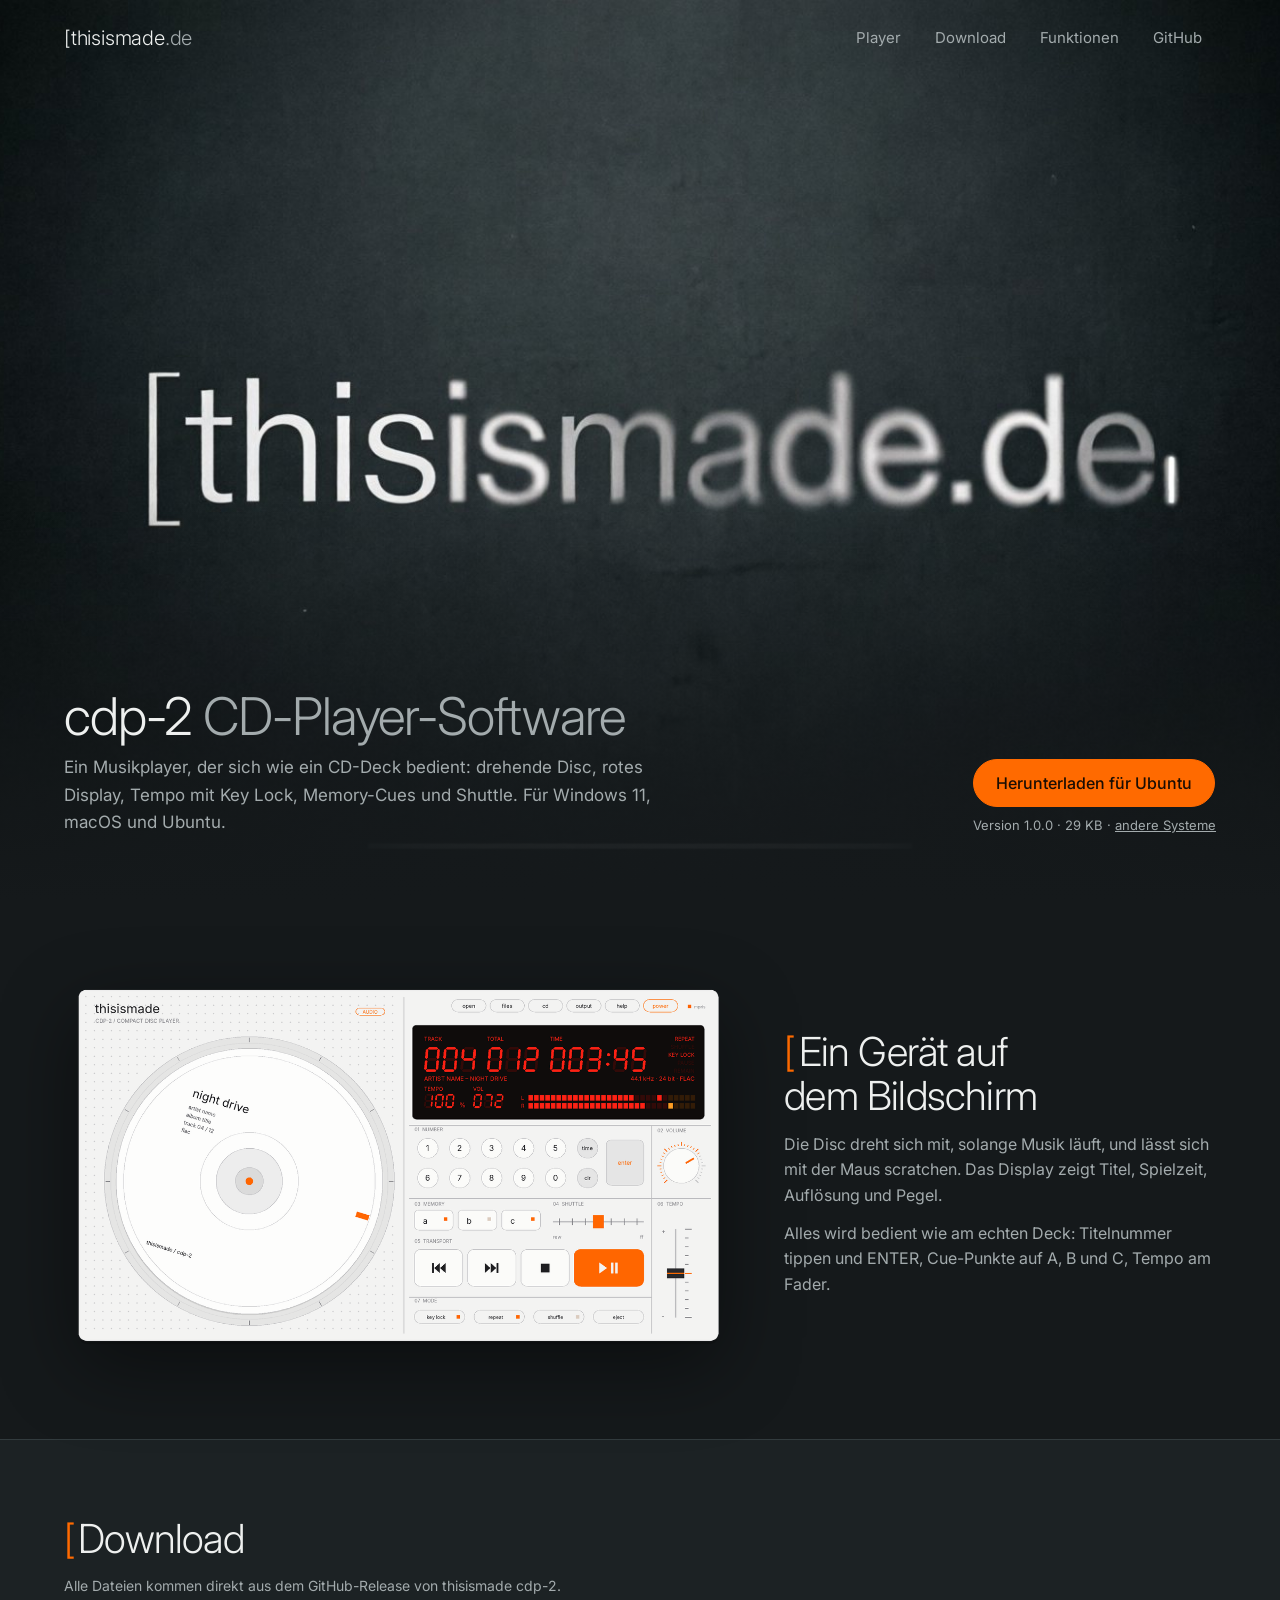
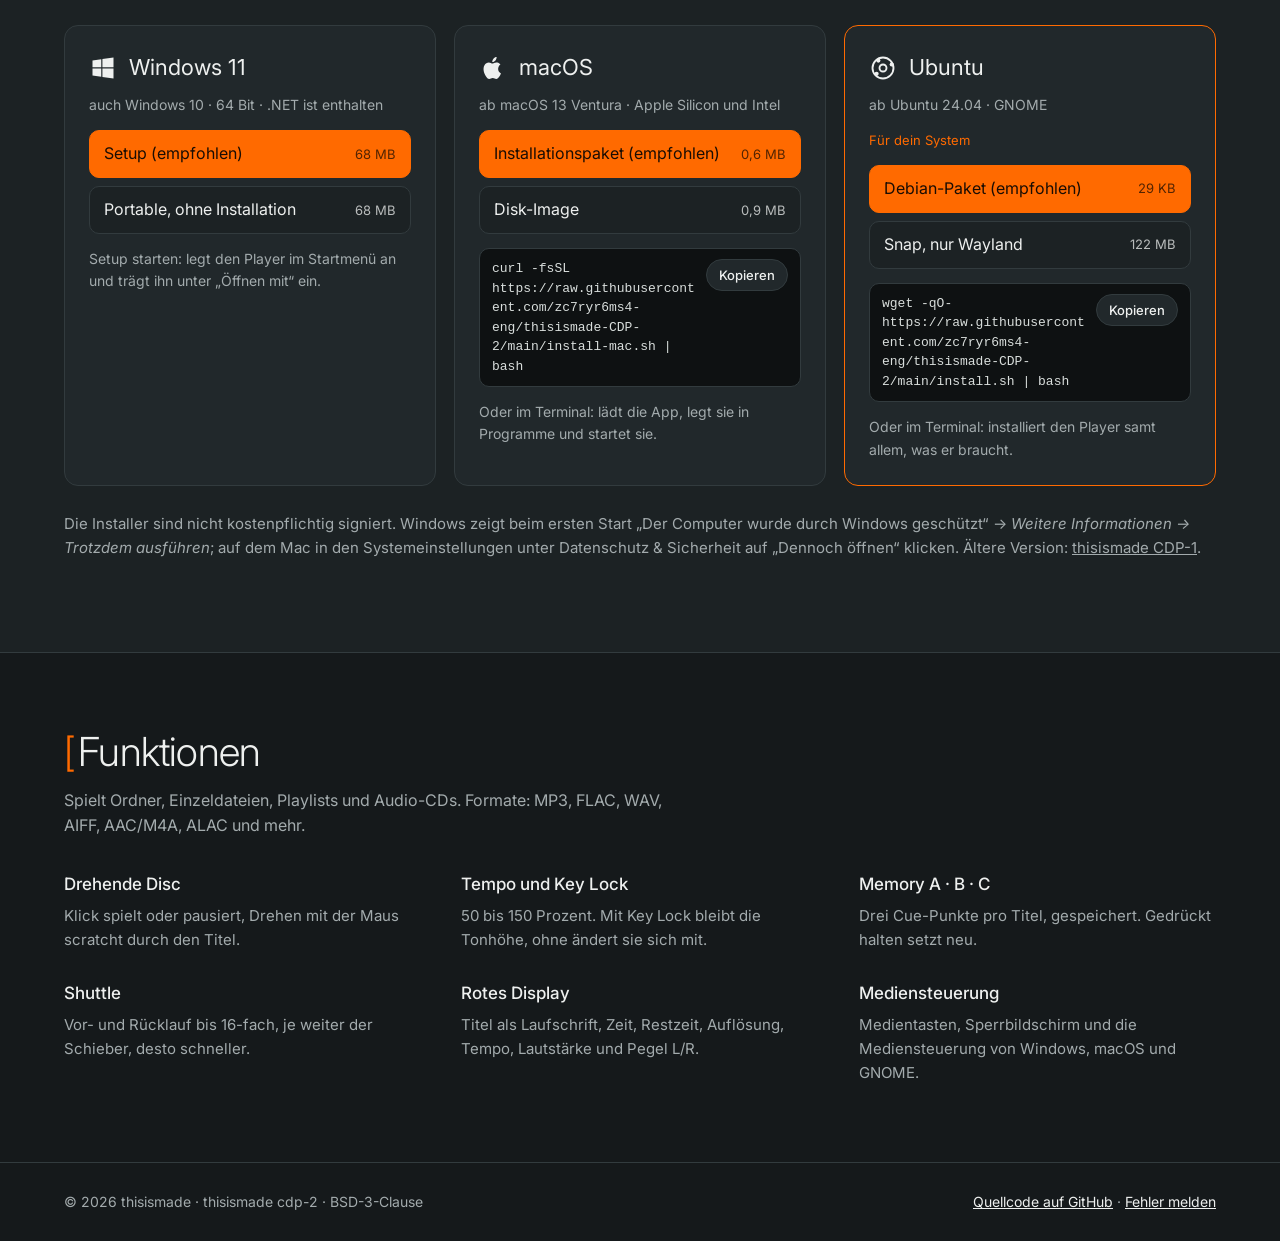
==== docs/index.html @ d1a3a77a "Website (docs/): Download-Seite für Windows, macOS und Ubuntu Co-Authored-By: Claude Opus 5.5 <norep" ====
<!DOCTYPE html>
<html lang="de">
<head>
<meta charset="utf-8">
<meta name="viewport" content="width=device-width, initial-scale=1">
<title>thisismade cdp-2</title>
<link rel="preconnect" href="https://fonts.googleapis.com">
<link rel="preconnect" href="https://fonts.gstatic.com" crossorigin>
<link href="https://fonts.googleapis.com/css2?family=Inter:wght@300;400;500;600&display=swap" rel="stylesheet">
<style>
/* VOICE occasion: a quiet product launch for one maker's own software
   IDEA the brand's dark chalkboard card, with the [ bracket as the recurring mark
   PICTURE the thisismade.de board full-bleed, then the player itself, large
   COLOUR charcoal #15191b, chalk white, slate greys, one orange #ff6a00 from the player's PLAY key
   TYPE Inter 300 for headings (like the thin logo), Inter 400/500 for text
   LAYOUT board as first screen with nav on top and title in the lower band; player, downloads in three columns, features, footer */
:root{color-scheme:dark;--bg:#15191b;--bg2:#1c2224;--panel:#21282b;--line:#323b3e;--ink:#eef0ef;--dim:#a3abad;--accent:#ff6a00;--accent-ink:#1a0d03}
*{box-sizing:border-box;min-width:0}
html{scroll-padding-top:72px;scroll-behavior:smooth}
body{margin:0;background:var(--bg);color:var(--ink);font:16px/1.6 Inter,"Helvetica Neue",Helvetica,Arial,sans-serif;overflow-x:clip;-webkit-font-smoothing:antialiased}
a{color:inherit}
img{max-width:100%;height:auto;display:block}
.wrap{max-width:1240px;margin:0 auto}
.band{padding-block:clamp(40px,6vw,96px);padding-left:max(5vw,16px,env(safe-area-inset-left,0px));padding-right:max(5vw,16px,env(safe-area-inset-right,0px))}

/* Kopf */
nav{position:absolute;inset:0 0 auto 0;z-index:2;display:flex;align-items:center;justify-content:space-between;gap:16px;flex-wrap:wrap;padding:18px max(5vw,16px)}
.mark{font-weight:300;font-size:20px;letter-spacing:-.01em;text-decoration:none;color:var(--ink)}
.mark b{font-weight:300;color:var(--dim)}
nav ul{display:flex;gap:6px;list-style:none;margin:0;padding:0;flex-wrap:wrap}
nav li a{display:inline-flex;align-items:center;min-height:40px;padding:0 14px;border-radius:20px;text-decoration:none;color:var(--dim);font-size:15px}
nav li a:hover,nav li a:focus-visible{color:var(--ink);background:rgba(255,255,255,.07)}

/* Bühne */
.hero{position:relative;min-height:min(100svh,940px);background:#111 url("bg.jpg") center 42%/cover no-repeat;display:flex;align-items:flex-end}
.hero::after{content:"";position:absolute;inset:0;background:linear-gradient(to bottom,rgba(21,25,27,0) 55%,rgba(21,25,27,.85) 88%,var(--bg) 100%);pointer-events:none}
.hero-text{position:relative;z-index:1;width:100%;padding:0 max(5vw,16px) clamp(32px,5vw,64px);display:grid;grid-template-columns:minmax(0,1fr) auto;gap:20px 40px;align-items:end;max-width:1340px;margin:0 auto}
h1{font-weight:300;font-size:clamp(34px,5vw,52px);line-height:1.05;letter-spacing:-.02em;margin:0 0 10px;text-wrap:balance}
h1 span{color:var(--dim)}
.lead{margin:0;color:var(--dim);font-size:17px;max-width:56ch}
.cta{display:flex;flex-direction:column;align-items:flex-start;gap:8px}
.btn{display:inline-flex;align-items:center;gap:10px;min-height:48px;padding:0 22px;border-radius:24px;font:500 16px/1 Inter,sans-serif;text-decoration:none;border:1px solid var(--line);background:var(--panel);color:var(--ink);cursor:pointer}
.btn:hover{border-color:#56615f}
.btn:focus-visible,.copy:focus-visible,nav a:focus-visible{outline:2px solid var(--accent);outline-offset:2px}
.btn.main{background:var(--accent);border-color:var(--accent);color:var(--accent-ink)}
.btn.main:hover{background:#ff8128}
.note{font-size:13px;color:var(--dim)}

/* Player */
.player{background:var(--bg)}
.player .wrap{display:grid;grid-template-columns:minmax(0,1.55fr) minmax(0,1fr);gap:clamp(28px,4vw,56px);align-items:center}
.shot{filter:drop-shadow(0 24px 40px rgba(0,0,0,.45))}
h2{font-weight:300;font-size:clamp(28px,3.6vw,40px);line-height:1.1;letter-spacing:-.02em;margin:0 0 14px;text-wrap:balance}
.player p{color:var(--dim);margin:0 0 12px}
.br{color:var(--accent);font-weight:300;margin-right:4px}

/* Downloads */
.dl{background:var(--bg2);border-block:1px solid var(--line)}
.grid{display:grid;grid-template-columns:repeat(3,minmax(0,1fr));gap:18px;margin-top:28px}
.os{background:var(--panel);border:1px solid var(--line);border-radius:14px;padding:24px;display:flex;flex-direction:column;gap:14px}
.os.mine{border-color:var(--accent)}
.os h3{margin:0;font-weight:400;font-size:22px;display:flex;align-items:center;gap:12px}
.os h3 svg{width:28px;height:28px;flex:none}
.os .req{margin:-6px 0 0;color:var(--dim);font-size:14px}
.tag{display:none;font-size:13px;color:var(--accent)}
.os.mine .tag{display:block}
.files{list-style:none;margin:0;padding:0;display:grid;gap:8px}
.files a{display:flex;justify-content:space-between;align-items:center;gap:12px;min-height:48px;padding:10px 14px;border-radius:10px;border:1px solid var(--line);text-decoration:none;background:var(--bg2)}
.files a:hover{border-color:#56615f}
.files a.first{background:var(--accent);border-color:var(--accent);color:var(--accent-ink)}
.files small{white-space:nowrap;opacity:.75;font-size:13px}
.cmd{background:#0e1112;border:1px solid var(--line);border-radius:10px;padding:10px 12px;display:flex;gap:10px;align-items:flex-start}
.cmd code{flex:1;font:13px/1.5 ui-monospace,"SF Mono",Menlo,Consolas,monospace;color:#d9dedc;overflow-wrap:anywhere}
.copy{flex:none;min-height:32px;padding:0 12px;border-radius:16px;border:1px solid var(--line);background:var(--panel);color:var(--ink);font:500 13px Inter,sans-serif;cursor:pointer}
.hint{font-size:14px;color:var(--dim);margin:0}
.more{margin-top:26px;color:var(--dim);font-size:15px}

/* Funktionen */
.feat .wrap>p{color:var(--dim);max-width:62ch;margin:0}
.flist{display:grid;grid-template-columns:repeat(3,minmax(0,1fr));gap:28px 40px;margin-top:32px}
.flist h4{margin:0 0 6px;font-weight:500;font-size:17px}
.flist p{margin:0;color:var(--dim);font-size:15px}

footer{border-top:1px solid var(--line);padding:28px max(5vw,16px);display:flex;justify-content:space-between;gap:16px;flex-wrap:wrap;color:var(--dim);font-size:14px}
footer a{color:var(--ink)}

@media(max-width:900px){.player .wrap{grid-template-columns:minmax(0,1fr)}.grid{grid-template-columns:minmax(0,1fr)}.flist{grid-template-columns:repeat(2,minmax(0,1fr))}}
@media(max-width:600px){.hero{min-height:0;background:var(--bg) url("bg.jpg") center 64px/130% auto no-repeat;padding-top:calc(73vw + 64px)}.hero::after{background:linear-gradient(to bottom,rgba(21,25,27,0) 0,rgba(21,25,27,0) calc(73vw - 30px),var(--bg) calc(73vw + 64px))}.hero-text{grid-template-columns:minmax(0,1fr)}.flist{grid-template-columns:minmax(0,1fr)}nav li:not(.keep){display:none}}
@media(prefers-reduced-motion:reduce){html{scroll-behavior:auto}}
</style>
</head>
<body>

<header class="hero" id="top">
  <nav aria-label="Hauptnavigation">
    <a class="mark" href="#top">[thisismade<b>.de</b></a>
    <ul>
      <li><a href="#player">Player</a></li>
      <li class="keep"><a href="#download">Download</a></li>
      <li><a href="#funktionen">Funktionen</a></li>
      <li><a href="https://github.com/zc7ryr6ms4-eng/thisismade-CDP-2" target="_blank" rel="noopener">GitHub</a></li>
    </ul>
  </nav>
  <div class="hero-text">
    <div>
      <h1>cdp-2 <span>CD-Player-Software</span></h1>
      <p class="lead">Ein Musikplayer, der sich wie ein CD-Deck bedient: drehende Disc, rotes Display, Tempo mit Key Lock, Memory-Cues und Shuttle. Für Windows&nbsp;11, macOS und Ubuntu.</p>
    </div>
    <div class="cta">
      <a class="btn main" id="heroBtn" href="#download">Herunterladen</a>
      <span class="note" id="heroNote">Version 1.0.0 · kostenlos · BSD-Lizenz</span>
    </div>
  </div>
</header>

<section class="band player" id="player">
  <div class="wrap">
    <img class="shot" src="player.png" width="1256" height="724" alt="Die Gerätefront von thisismade cdp-2: weiße Front mit drehender Disc, rotem Display, Ziffernblock, Laufwerkstasten, Lautstärkeregler und Tempo-Fader">
    <div>
      <h2><span class="br">[</span>Ein Gerät auf dem Bildschirm</h2>
      <p>Die Disc dreht sich mit, solange Musik läuft, und lässt sich mit der Maus scratchen. Das Display zeigt Titel, Spielzeit, Auflösung und Pegel.</p>
      <p>Alles wird bedient wie am echten Deck: Titelnummer tippen und ENTER, Cue-Punkte auf A, B und C, Tempo am Fader.</p>
    </div>
  </div>
</section>

<section class="band dl" id="download">
  <div class="wrap">
    <h2><span class="br">[</span>Download</h2>
    <p class="hint">Alle Dateien kommen direkt aus dem GitHub-Release von thisismade cdp-2.</p>
    <div class="grid" id="osGrid"></div>
    <p class="more">Die Installer sind nicht kostenpflichtig signiert. Windows zeigt beim ersten Start „Der Computer wurde durch Windows geschützt“ → <em>Weitere Informationen → Trotzdem ausführen</em>; auf dem Mac in den Systemeinstellungen unter Datenschutz &amp; Sicherheit auf „Dennoch öffnen“ klicken.
      Ältere Version: <a href="https://github.com/zc7ryr6ms4-eng/thisismade-CDP-1/releases" target="_blank" rel="noopener">thisismade CDP-1</a>.</p>
  </div>
</section>

<section class="band feat" id="funktionen">
  <div class="wrap">
    <h2><span class="br">[</span>Funktionen</h2>
    <p>Spielt Ordner, Einzeldateien, Playlists und Audio-CDs. Formate: MP3, FLAC, WAV, AIFF, AAC/M4A, ALAC und mehr.</p>
    <div class="flist" id="flist"></div>
  </div>
</section>

<footer>
  <span>© 2026 thisismade · thisismade cdp-2 · BSD-3-Clause</span>
  <span><a href="https://github.com/zc7ryr6ms4-eng/thisismade-CDP-2" target="_blank" rel="noopener">Quellcode auf GitHub</a> · <a href="https://github.com/zc7ryr6ms4-eng/thisismade-CDP-2/issues" target="_blank" rel="noopener">Fehler melden</a></span>
</footer>

<script>
{
  const REL = "https://github.com/zc7ryr6ms4-eng/thisismade-CDP-2/releases/latest/download/";
  const RAW = "https://raw.githubusercontent.com/zc7ryr6ms4-eng/thisismade-CDP-2/main/";
  const icons = {
    win: '<svg viewBox="0 0 24 24" aria-hidden="true"><path fill="currentColor" d="M3 5.5 10.5 4.4v7H3zM11.5 4.3 21 3v8.4h-9.5zM3 12.5h7.5v7.1L3 18.5zM11.5 12.5H21V21l-9.5-1.3z"/></svg>',
    mac: '<svg viewBox="0 0 24 24" aria-hidden="true"><path fill="currentColor" d="M16.4 12.6c0-2.4 2-3.5 2-3.6-1.1-1.6-2.8-1.8-3.4-1.8-1.4-.1-2.8.9-3.5.9s-1.8-.9-3-.9C7 7.2 5.5 8.1 4.7 9.6c-1.7 2.9-.4 7.1 1.2 9.4.8 1.1 1.7 2.4 2.9 2.4s1.6-.8 3-.8 1.8.8 3 .8 2-1.1 2.8-2.3c.9-1.3 1.2-2.5 1.2-2.6 0 0-2.4-.9-2.4-3.9zM14.1 5.5c.6-.8 1.1-1.8 1-2.9-.9 0-2.1.6-2.7 1.4-.6.7-1.1 1.8-1 2.8 1 .1 2-.5 2.7-1.3z"/></svg>',
    lin: '<svg viewBox="0 0 24 24" aria-hidden="true"><circle cx="12" cy="12" r="9" fill="none" stroke="currentColor" stroke-width="1.6"/><circle cx="12" cy="12" r="3" fill="none" stroke="currentColor" stroke-width="1.6"/><circle cx="19.5" cy="9" r="1.8" fill="currentColor"/><circle cx="6.5" cy="17" r="1.8" fill="currentColor"/><circle cx="8" cy="5.6" r="1.8" fill="currentColor"/></svg>'
  };
  const systems = [
    { id: "win", name: "Windows 11", req: "auch Windows 10 · 64 Bit · .NET ist enthalten",
      files: [["thisismade-cdp-2-Setup-1.0.0.exe", "Setup (empfohlen)", "68 MB"],
              ["thisismade-cdp-2-portable-win-x64.zip", "Portable, ohne Installation", "68 MB"]],
      hint: "Setup starten: legt den Player im Startmenü an und trägt ihn unter „Öffnen mit“ ein." },
    { id: "mac", name: "macOS", req: "ab macOS 13 Ventura · Apple Silicon und Intel",
      files: [["thisismade-cdp-2-1.0.0.pkg", "Installationspaket (empfohlen)", "0,6 MB"],
              ["thisismade-cdp-2.dmg", "Disk-Image", "0,9 MB"]],
      cmd: "curl -fsSL " + RAW + "install-mac.sh | bash",
      hint: "Oder im Terminal: lädt die App, legt sie in Programme und startet sie." },
    { id: "lin", name: "Ubuntu", req: "ab Ubuntu 24.04 · GNOME",
      files: [["thisismade-cdp-2_1.0.0_all.deb", "Debian-Paket (empfohlen)", "29 KB"],
              ["thisismade-cdp-2_1.0.0_amd64.snap", "Snap, nur Wayland", "122 MB"]],
      cmd: "wget -qO- " + RAW + "install.sh | bash",
      hint: "Oder im Terminal: installiert den Player samt allem, was er braucht." }
  ];
  const features = [
    ["Drehende Disc", "Klick spielt oder pausiert, Drehen mit der Maus scratcht durch den Titel."],
    ["Tempo und Key Lock", "50 bis 150 Prozent. Mit Key Lock bleibt die Tonhöhe, ohne ändert sie sich mit."],
    ["Memory A · B · C", "Drei Cue-Punkte pro Titel, gespeichert. Gedrückt halten setzt neu."],
    ["Shuttle", "Vor- und Rücklauf bis 16-fach, je weiter der Schieber, desto schneller."],
    ["Rotes Display", "Titel als Laufschrift, Zeit, Restzeit, Auflösung, Tempo, Lautstärke und Pegel L/R."],
    ["Mediensteuerung", "Medientasten, Sperrbildschirm und die Mediensteuerung von Windows, macOS und GNOME."]
  ];

  const ua = navigator.userAgent || "";
  const mine = /Windows/i.test(ua) ? "win" : /Mac OS X|Macintosh/i.test(ua) ? "mac" : /Linux|X11/i.test(ua) && !/Android/i.test(ua) ? "lin" : "";

  const grid = document.getElementById("osGrid");
  grid.innerHTML = systems.map(s => `
    <article class="os${s.id === mine ? " mine" : ""}" id="os-${s.id}">
      <h3>${icons[s.id]}${s.name}</h3>
      <p class="req">${s.req}</p>
      <span class="tag">Für dein System</span>
      <ul class="files">${s.files.map((f, i) => `
        <li><a class="${i === 0 ? "first" : ""}" href="${REL + f[0]}" target="_blank" rel="noopener">
          <span>${f[1]}</span><small>${f[2]}</small></a></li>`).join("")}
      </ul>
      ${s.cmd ? `<div class="cmd"><code>${s.cmd}</code><button class="copy" type="button" data-cmd="${s.cmd}">Kopieren</button></div>` : ""}
      <p class="hint">${s.hint}</p>
    </article>`).join("");

  document.getElementById("flist").innerHTML = features.map(f => `<div><h4>${f[0]}</h4><p>${f[1]}</p></div>`).join("");

  if (mine) {
    const s = systems.find(x => x.id === mine);
    const btn = document.getElementById("heroBtn");
    btn.href = REL + s.files[0][0];
    btn.target = "_blank";
    btn.rel = "noopener";
    btn.textContent = "Herunterladen für " + s.name;
    document.getElementById("heroNote").innerHTML = 'Version 1.0.0 · ' + s.files[0][2] + ' · <a href="#download">andere Systeme</a>';
  }

  grid.addEventListener("click", async e => {
    const b = e.target.closest(".copy");
    if (!b) return;
    try {
      await navigator.clipboard.writeText(b.dataset.cmd);
      b.textContent = "Kopiert";
    } catch (err) {
      const code = b.previousElementSibling;
      const r = document.createRange();
      r.selectNodeContents(code);
      const sel = getSelection();
      sel.removeAllRanges();
      sel.addRange(r);
      b.textContent = "Markiert";
    }
    setTimeout(() => { b.textContent = "Kopieren"; }, 1800);
  });
}
</script>
</body>
</html>
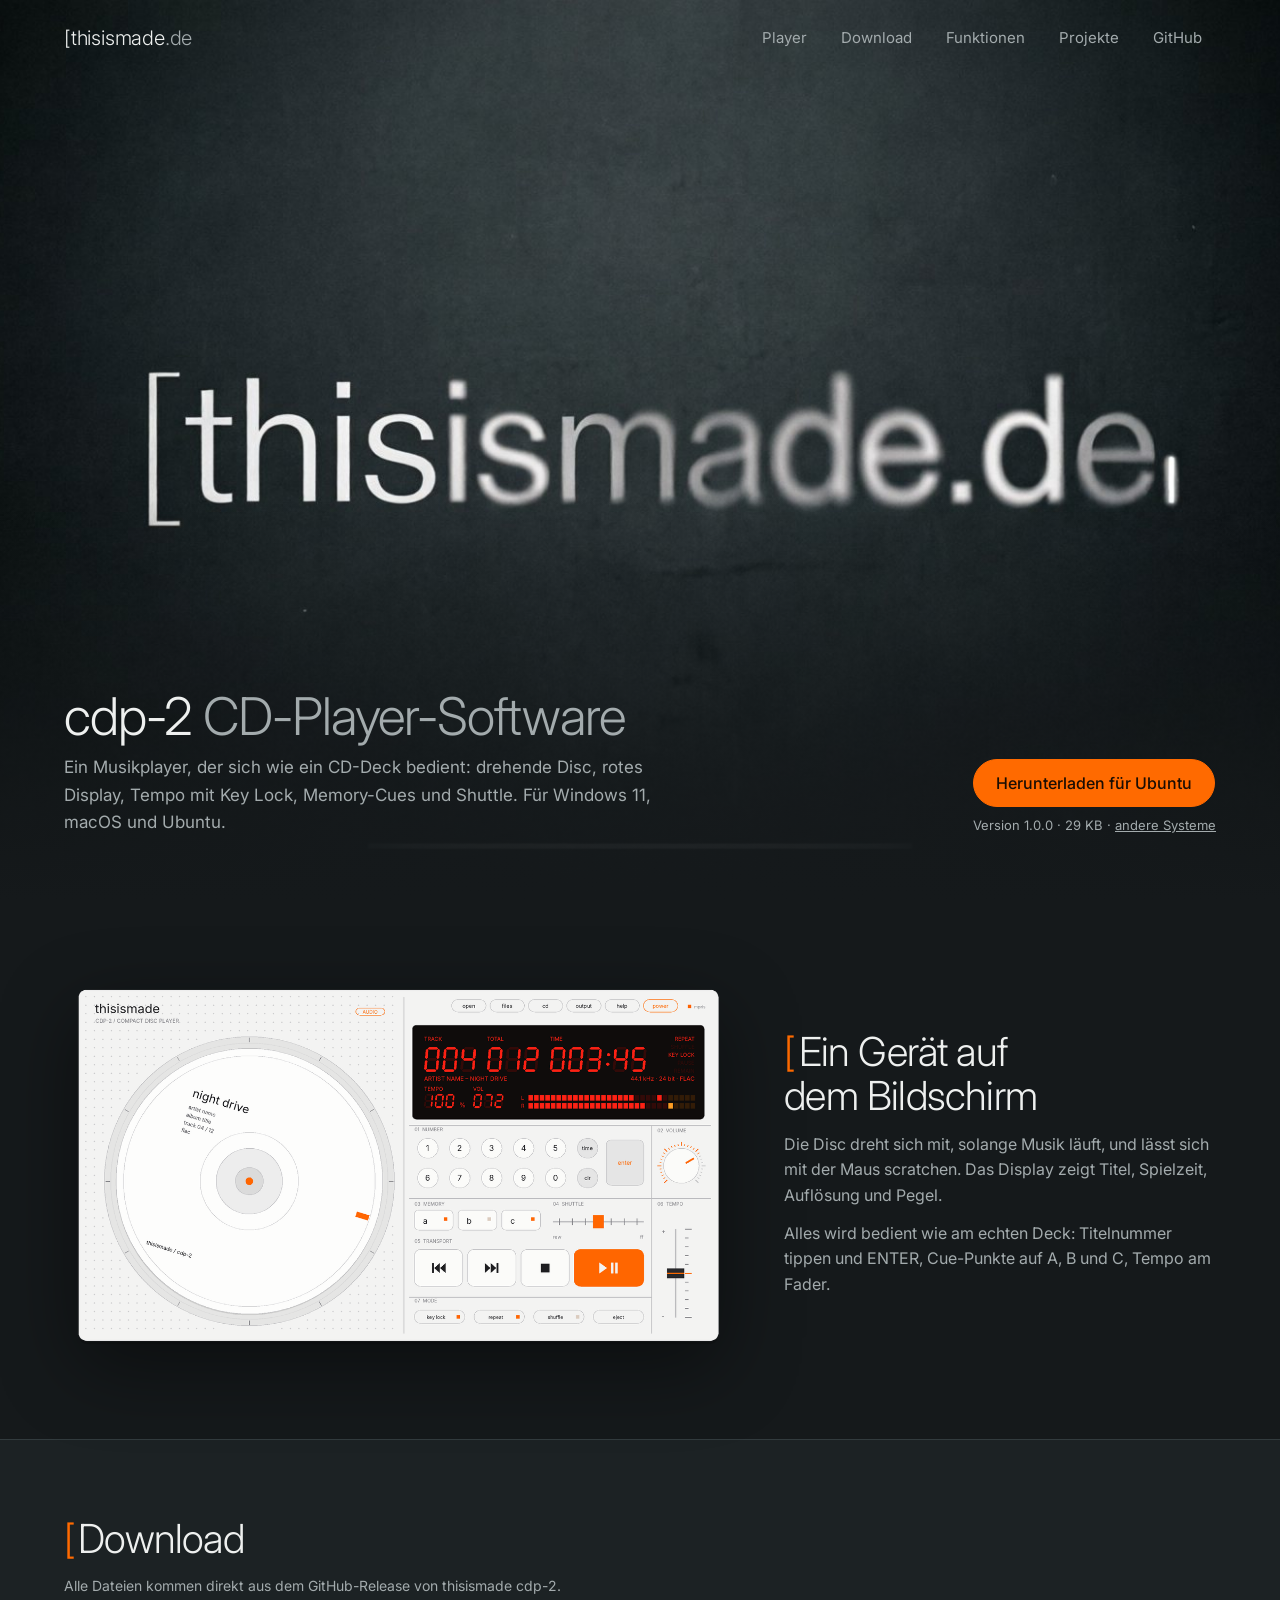
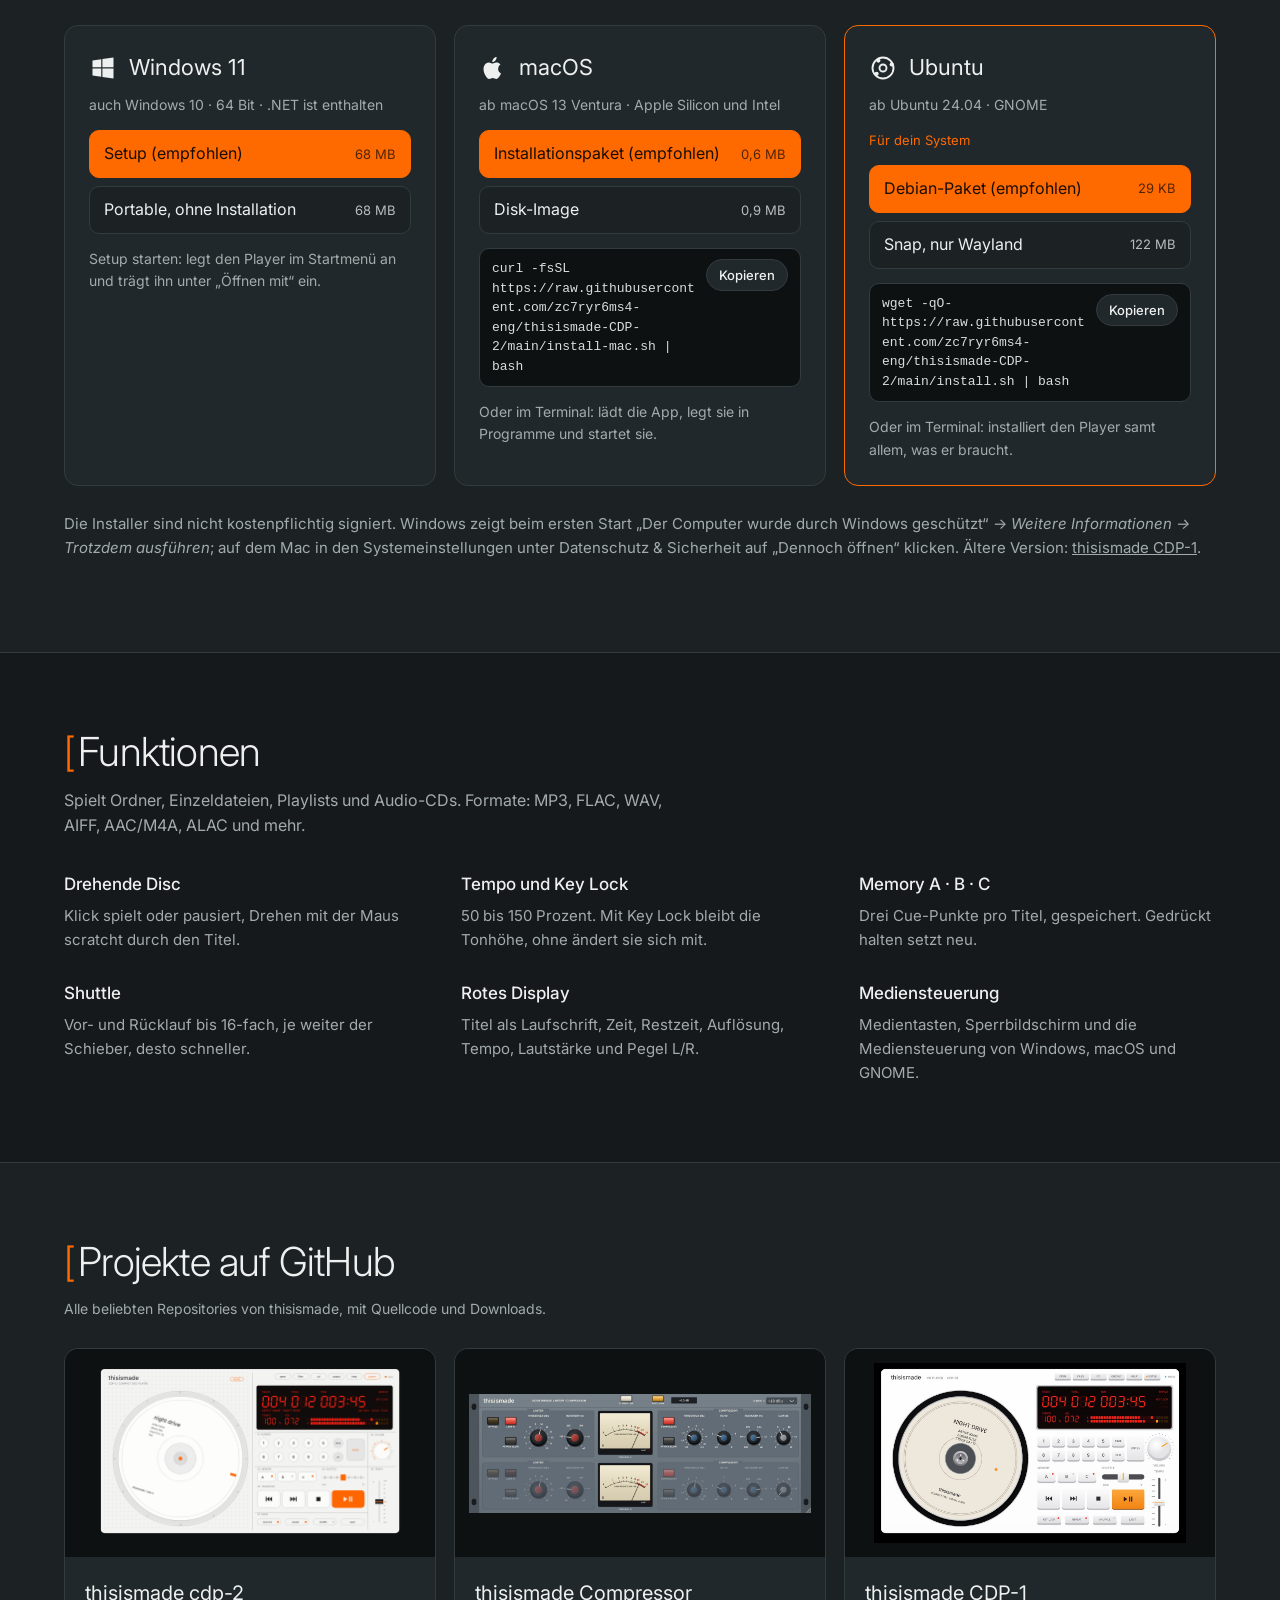
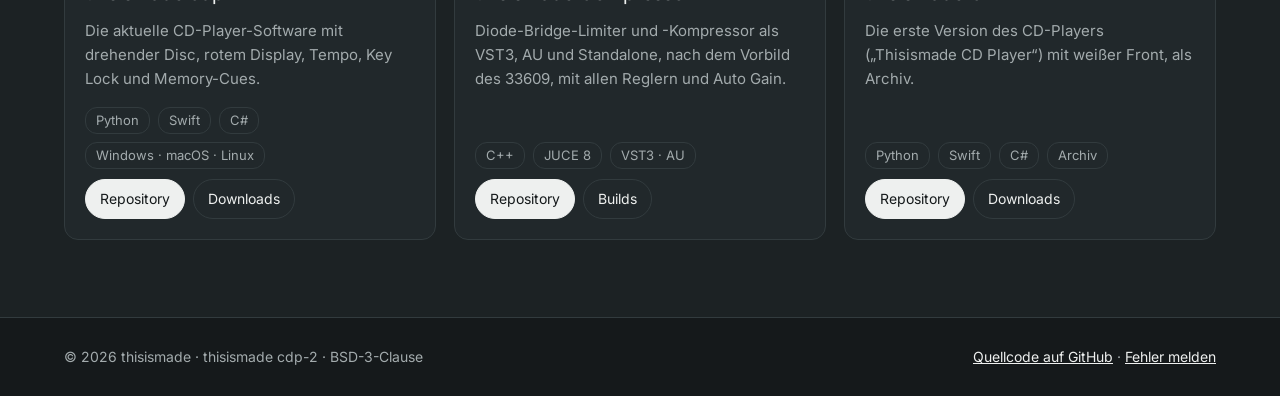
==== commit 21e3ddfc: "Website: Bereich „Projekte auf GitHub“ mit allen Repositories Co-Authored-By: Claude Opus 5.5 <norep" ====
--- a/docs/index.html
+++ b/docs/index.html
@@ -81,10 +81,26 @@
 .flist h4{margin:0 0 6px;font-weight:500;font-size:17px}
 .flist p{margin:0;color:var(--dim);font-size:15px}
 
+/* Projekte */
+.proj{background:var(--bg2);border-top:1px solid var(--line)}
+.pgrid{display:grid;grid-template-columns:repeat(3,minmax(0,1fr));gap:18px;margin-top:28px}
+.card{background:var(--panel);border:1px solid var(--line);border-radius:14px;overflow:hidden;display:flex;flex-direction:column}
+.card .pic{position:relative;aspect-ratio:16/9;background:#0e1112}
+.card .pic img{position:absolute;inset:14px;width:calc(100% - 28px);height:calc(100% - 28px);object-fit:contain}
+.card .body{padding:20px;display:flex;flex-direction:column;gap:10px;flex:1}
+.card h3{margin:0;font-weight:400;font-size:20px}
+.card p{margin:0;color:var(--dim);font-size:15px}
+.meta{display:flex;gap:8px;flex-wrap:wrap;margin-top:auto;padding-top:6px}
+.pill{font-size:13px;color:var(--dim);border:1px solid var(--line);border-radius:12px;padding:2px 10px;white-space:nowrap}
+.links{display:flex;gap:8px;flex-wrap:wrap}
+.links a{display:inline-flex;align-items:center;min-height:40px;padding:0 14px;border-radius:20px;border:1px solid var(--line);text-decoration:none;font-size:14px}
+.links a:hover{border-color:#56615f}
+.links a.go{background:var(--ink);color:var(--bg);border-color:var(--ink)}
+
 footer{border-top:1px solid var(--line);padding:28px max(5vw,16px);display:flex;justify-content:space-between;gap:16px;flex-wrap:wrap;color:var(--dim);font-size:14px}
 footer a{color:var(--ink)}
 
-@media(max-width:900px){.player .wrap{grid-template-columns:minmax(0,1fr)}.grid{grid-template-columns:minmax(0,1fr)}.flist{grid-template-columns:repeat(2,minmax(0,1fr))}}
+@media(max-width:900px){.player .wrap{grid-template-columns:minmax(0,1fr)}.grid,.pgrid{grid-template-columns:minmax(0,1fr)}.flist{grid-template-columns:repeat(2,minmax(0,1fr))}}
 @media(max-width:600px){.hero{min-height:0;background:var(--bg) url("bg.jpg") center 64px/130% auto no-repeat;padding-top:calc(73vw + 64px)}.hero::after{background:linear-gradient(to bottom,rgba(21,25,27,0) 0,rgba(21,25,27,0) calc(73vw - 30px),var(--bg) calc(73vw + 64px))}.hero-text{grid-template-columns:minmax(0,1fr)}.flist{grid-template-columns:minmax(0,1fr)}nav li:not(.keep){display:none}}
 @media(prefers-reduced-motion:reduce){html{scroll-behavior:auto}}
 </style>
@@ -98,6 +114,7 @@
       <li><a href="#player">Player</a></li>
       <li class="keep"><a href="#download">Download</a></li>
       <li><a href="#funktionen">Funktionen</a></li>
+      <li><a href="#projekte">Projekte</a></li>
       <li><a href="https://github.com/zc7ryr6ms4-eng/thisismade-CDP-2" target="_blank" rel="noopener">GitHub</a></li>
     </ul>
   </nav>
@@ -139,6 +156,14 @@
     <h2><span class="br">[</span>Funktionen</h2>
     <p>Spielt Ordner, Einzeldateien, Playlists und Audio-CDs. Formate: MP3, FLAC, WAV, AIFF, AAC/M4A, ALAC und mehr.</p>
     <div class="flist" id="flist"></div>
+  </div>
+</section>
+
+<section class="band proj" id="projekte">
+  <div class="wrap">
+    <h2><span class="br">[</span>Projekte auf GitHub</h2>
+    <p class="hint">Alle beliebten Repositories von thisismade, mit Quellcode und Downloads.</p>
+    <div class="pgrid" id="pgrid"></div>
   </div>
 </section>
 
@@ -181,6 +206,36 @@
     ["Mediensteuerung", "Medientasten, Sperrbildschirm und die Mediensteuerung von Windows, macOS und GNOME."]
   ];
 
+
+  const GH = "https://github.com/zc7ryr6ms4-eng/";
+  const projects = [
+    { repo: "thisismade-CDP-2", title: "thisismade cdp-2", img: "player.png",
+      alt: "Gerätefront von thisismade cdp-2",
+      text: "Die aktuelle CD-Player-Software mit drehender Disc, rotem Display, Tempo, Key Lock und Memory-Cues.",
+      tags: ["Python", "Swift", "C#", "Windows · macOS · Linux"], rel: true },
+    { repo: "thisismade-compressor-VST3", title: "thisismade Compressor", img: "compressor.jpg",
+      alt: "Bedienoberfläche des thisismade Compressor-Plugins",
+      text: "Diode-Bridge-Limiter und -Kompressor als VST3, AU und Standalone, nach dem Vorbild des 33609, mit allen Reglern und Auto Gain.",
+      tags: ["C++", "JUCE 8", "VST3 · AU"], rel: false },
+    { repo: "thisismade-CDP-1", title: "thisismade CDP-1", img: "cdp1.jpg",
+      alt: "Gerätefront der ersten Version",
+      text: "Die erste Version des CD-Players („Thisismade CD Player“) mit weißer Front, als Archiv.",
+      tags: ["Python", "Swift", "C#", "Archiv"], rel: true }
+  ];
+  document.getElementById("pgrid").innerHTML = projects.map(p => `
+    <article class="card">
+      <div class="pic"><img src="${p.img}" alt="${p.alt}"></div>
+      <div class="body">
+        <h3>${p.title}</h3>
+        <p>${p.text}</p>
+        <div class="meta">${p.tags.map(t => `<span class="pill">${t}</span>`).join("")}</div>
+        <div class="links">
+          <a class="go" href="${GH + p.repo}" target="_blank" rel="noopener">Repository</a>
+          ${p.rel ? `<a href="${GH + p.repo}/releases" target="_blank" rel="noopener">Downloads</a>` : `<a href="${GH + p.repo}/actions" target="_blank" rel="noopener">Builds</a>`}
+        </div>
+      </div>
+    </article>`).join("");
+
   const ua = navigator.userAgent || "";
   const mine = /Windows/i.test(ua) ? "win" : /Mac OS X|Macintosh/i.test(ua) ? "mac" : /Linux|X11/i.test(ua) && !/Android/i.test(ua) ? "lin" : "";
 
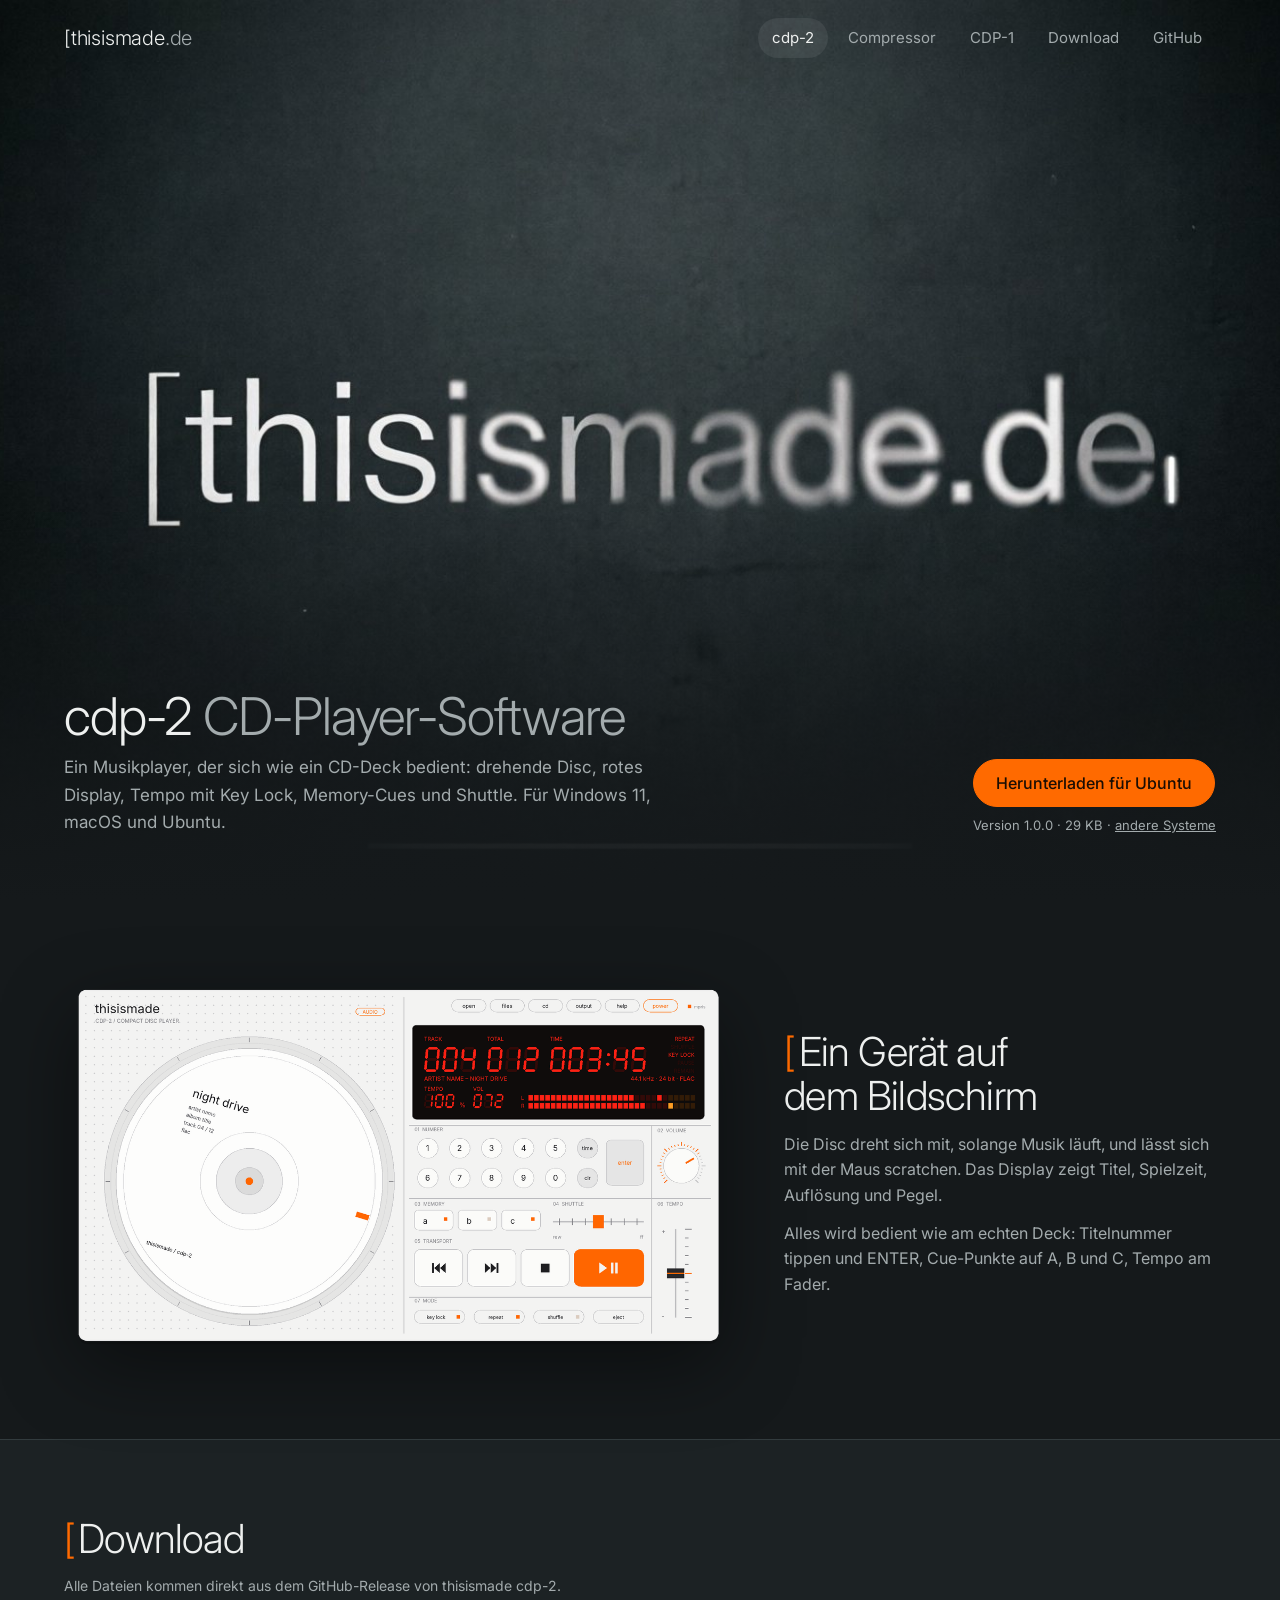
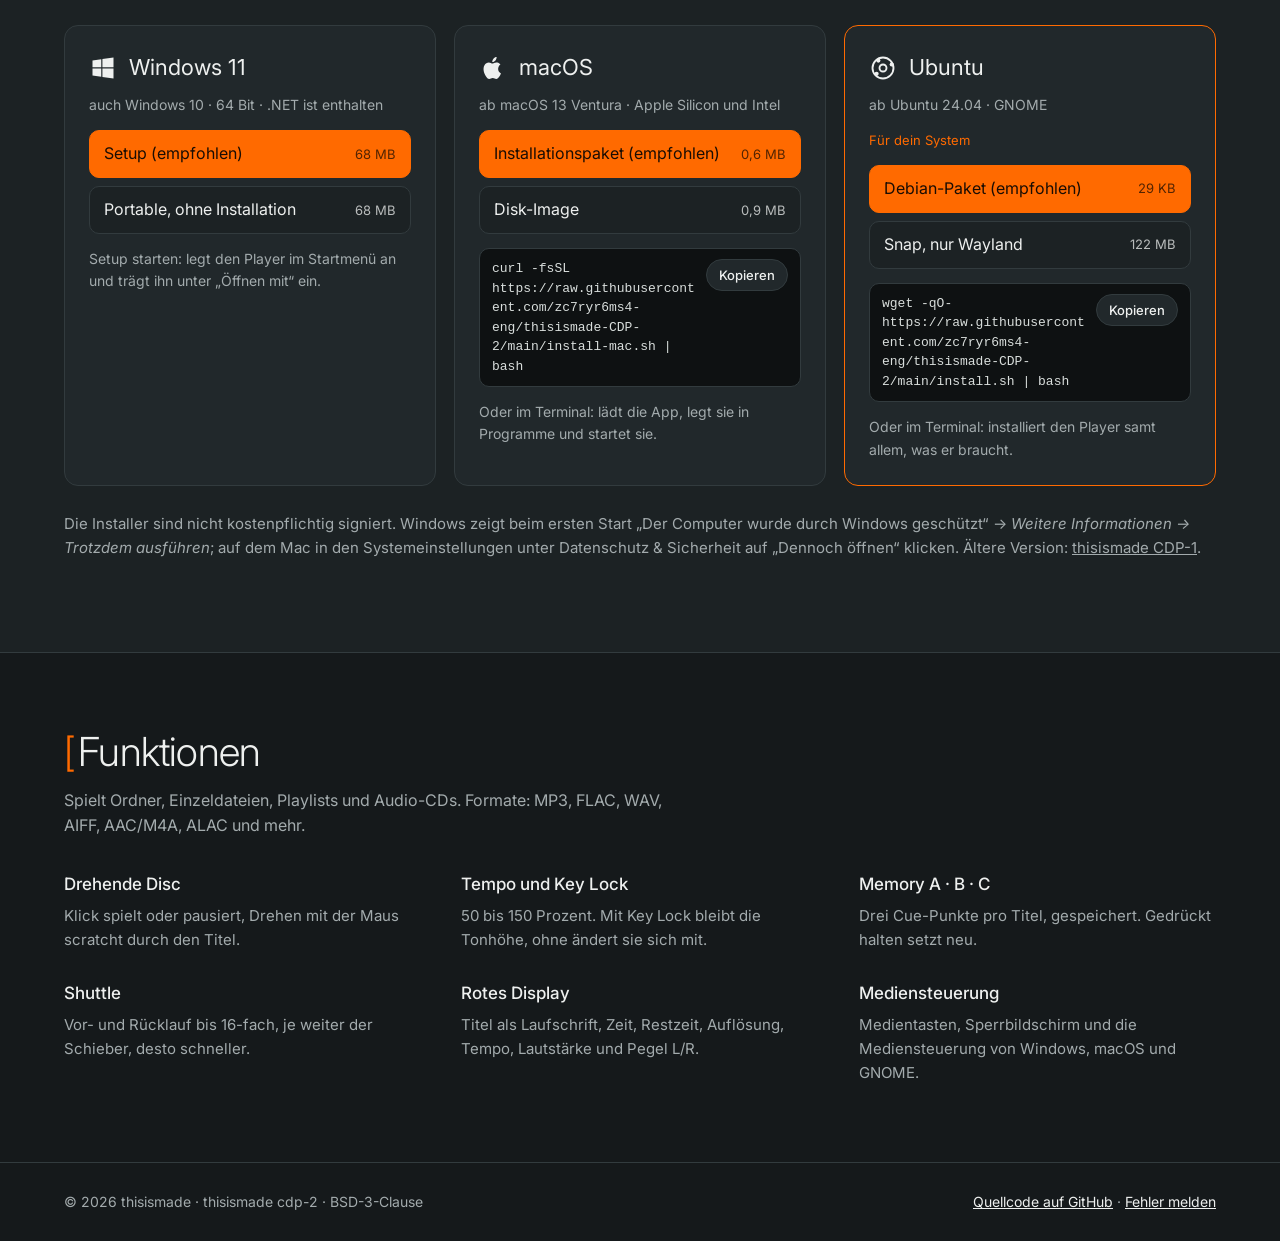
==== commit 824e46a5: "Website: Startseite cdp-2, eigene Unterseiten für Compressor und CDP-1 im gleichen Design Co-Authore" ====
--- a/docs/index.html
+++ b/docs/index.html
@@ -7,116 +7,13 @@
 <link rel="preconnect" href="https://fonts.googleapis.com">
 <link rel="preconnect" href="https://fonts.gstatic.com" crossorigin>
 <link href="https://fonts.googleapis.com/css2?family=Inter:wght@300;400;500;600&display=swap" rel="stylesheet">
-<style>
-/* VOICE occasion: a quiet product launch for one maker's own software
-   IDEA the brand's dark chalkboard card, with the [ bracket as the recurring mark
-   PICTURE the thisismade.de board full-bleed, then the player itself, large
-   COLOUR charcoal #15191b, chalk white, slate greys, one orange #ff6a00 from the player's PLAY key
-   TYPE Inter 300 for headings (like the thin logo), Inter 400/500 for text
-   LAYOUT board as first screen with nav on top and title in the lower band; player, downloads in three columns, features, footer */
-:root{color-scheme:dark;--bg:#15191b;--bg2:#1c2224;--panel:#21282b;--line:#323b3e;--ink:#eef0ef;--dim:#a3abad;--accent:#ff6a00;--accent-ink:#1a0d03}
-*{box-sizing:border-box;min-width:0}
-html{scroll-padding-top:72px;scroll-behavior:smooth}
-body{margin:0;background:var(--bg);color:var(--ink);font:16px/1.6 Inter,"Helvetica Neue",Helvetica,Arial,sans-serif;overflow-x:clip;-webkit-font-smoothing:antialiased}
-a{color:inherit}
-img{max-width:100%;height:auto;display:block}
-.wrap{max-width:1240px;margin:0 auto}
-.band{padding-block:clamp(40px,6vw,96px);padding-left:max(5vw,16px,env(safe-area-inset-left,0px));padding-right:max(5vw,16px,env(safe-area-inset-right,0px))}
-
-/* Kopf */
-nav{position:absolute;inset:0 0 auto 0;z-index:2;display:flex;align-items:center;justify-content:space-between;gap:16px;flex-wrap:wrap;padding:18px max(5vw,16px)}
-.mark{font-weight:300;font-size:20px;letter-spacing:-.01em;text-decoration:none;color:var(--ink)}
-.mark b{font-weight:300;color:var(--dim)}
-nav ul{display:flex;gap:6px;list-style:none;margin:0;padding:0;flex-wrap:wrap}
-nav li a{display:inline-flex;align-items:center;min-height:40px;padding:0 14px;border-radius:20px;text-decoration:none;color:var(--dim);font-size:15px}
-nav li a:hover,nav li a:focus-visible{color:var(--ink);background:rgba(255,255,255,.07)}
-
-/* Bühne */
-.hero{position:relative;min-height:min(100svh,940px);background:#111 url("bg.jpg") center 42%/cover no-repeat;display:flex;align-items:flex-end}
-.hero::after{content:"";position:absolute;inset:0;background:linear-gradient(to bottom,rgba(21,25,27,0) 55%,rgba(21,25,27,.85) 88%,var(--bg) 100%);pointer-events:none}
-.hero-text{position:relative;z-index:1;width:100%;padding:0 max(5vw,16px) clamp(32px,5vw,64px);display:grid;grid-template-columns:minmax(0,1fr) auto;gap:20px 40px;align-items:end;max-width:1340px;margin:0 auto}
-h1{font-weight:300;font-size:clamp(34px,5vw,52px);line-height:1.05;letter-spacing:-.02em;margin:0 0 10px;text-wrap:balance}
-h1 span{color:var(--dim)}
-.lead{margin:0;color:var(--dim);font-size:17px;max-width:56ch}
-.cta{display:flex;flex-direction:column;align-items:flex-start;gap:8px}
-.btn{display:inline-flex;align-items:center;gap:10px;min-height:48px;padding:0 22px;border-radius:24px;font:500 16px/1 Inter,sans-serif;text-decoration:none;border:1px solid var(--line);background:var(--panel);color:var(--ink);cursor:pointer}
-.btn:hover{border-color:#56615f}
-.btn:focus-visible,.copy:focus-visible,nav a:focus-visible{outline:2px solid var(--accent);outline-offset:2px}
-.btn.main{background:var(--accent);border-color:var(--accent);color:var(--accent-ink)}
-.btn.main:hover{background:#ff8128}
-.note{font-size:13px;color:var(--dim)}
-
-/* Player */
-.player{background:var(--bg)}
-.player .wrap{display:grid;grid-template-columns:minmax(0,1.55fr) minmax(0,1fr);gap:clamp(28px,4vw,56px);align-items:center}
-.shot{filter:drop-shadow(0 24px 40px rgba(0,0,0,.45))}
-h2{font-weight:300;font-size:clamp(28px,3.6vw,40px);line-height:1.1;letter-spacing:-.02em;margin:0 0 14px;text-wrap:balance}
-.player p{color:var(--dim);margin:0 0 12px}
-.br{color:var(--accent);font-weight:300;margin-right:4px}
-
-/* Downloads */
-.dl{background:var(--bg2);border-block:1px solid var(--line)}
-.grid{display:grid;grid-template-columns:repeat(3,minmax(0,1fr));gap:18px;margin-top:28px}
-.os{background:var(--panel);border:1px solid var(--line);border-radius:14px;padding:24px;display:flex;flex-direction:column;gap:14px}
-.os.mine{border-color:var(--accent)}
-.os h3{margin:0;font-weight:400;font-size:22px;display:flex;align-items:center;gap:12px}
-.os h3 svg{width:28px;height:28px;flex:none}
-.os .req{margin:-6px 0 0;color:var(--dim);font-size:14px}
-.tag{display:none;font-size:13px;color:var(--accent)}
-.os.mine .tag{display:block}
-.files{list-style:none;margin:0;padding:0;display:grid;gap:8px}
-.files a{display:flex;justify-content:space-between;align-items:center;gap:12px;min-height:48px;padding:10px 14px;border-radius:10px;border:1px solid var(--line);text-decoration:none;background:var(--bg2)}
-.files a:hover{border-color:#56615f}
-.files a.first{background:var(--accent);border-color:var(--accent);color:var(--accent-ink)}
-.files small{white-space:nowrap;opacity:.75;font-size:13px}
-.cmd{background:#0e1112;border:1px solid var(--line);border-radius:10px;padding:10px 12px;display:flex;gap:10px;align-items:flex-start}
-.cmd code{flex:1;font:13px/1.5 ui-monospace,"SF Mono",Menlo,Consolas,monospace;color:#d9dedc;overflow-wrap:anywhere}
-.copy{flex:none;min-height:32px;padding:0 12px;border-radius:16px;border:1px solid var(--line);background:var(--panel);color:var(--ink);font:500 13px Inter,sans-serif;cursor:pointer}
-.hint{font-size:14px;color:var(--dim);margin:0}
-.more{margin-top:26px;color:var(--dim);font-size:15px}
-
-/* Funktionen */
-.feat .wrap>p{color:var(--dim);max-width:62ch;margin:0}
-.flist{display:grid;grid-template-columns:repeat(3,minmax(0,1fr));gap:28px 40px;margin-top:32px}
-.flist h4{margin:0 0 6px;font-weight:500;font-size:17px}
-.flist p{margin:0;color:var(--dim);font-size:15px}
-
-/* Projekte */
-.proj{background:var(--bg2);border-top:1px solid var(--line)}
-.pgrid{display:grid;grid-template-columns:repeat(3,minmax(0,1fr));gap:18px;margin-top:28px}
-.card{background:var(--panel);border:1px solid var(--line);border-radius:14px;overflow:hidden;display:flex;flex-direction:column}
-.card .pic{position:relative;aspect-ratio:16/9;background:#0e1112}
-.card .pic img{position:absolute;inset:14px;width:calc(100% - 28px);height:calc(100% - 28px);object-fit:contain}
-.card .body{padding:20px;display:flex;flex-direction:column;gap:10px;flex:1}
-.card h3{margin:0;font-weight:400;font-size:20px}
-.card p{margin:0;color:var(--dim);font-size:15px}
-.meta{display:flex;gap:8px;flex-wrap:wrap;margin-top:auto;padding-top:6px}
-.pill{font-size:13px;color:var(--dim);border:1px solid var(--line);border-radius:12px;padding:2px 10px;white-space:nowrap}
-.links{display:flex;gap:8px;flex-wrap:wrap}
-.links a{display:inline-flex;align-items:center;min-height:40px;padding:0 14px;border-radius:20px;border:1px solid var(--line);text-decoration:none;font-size:14px}
-.links a:hover{border-color:#56615f}
-.links a.go{background:var(--ink);color:var(--bg);border-color:var(--ink)}
-
-footer{border-top:1px solid var(--line);padding:28px max(5vw,16px);display:flex;justify-content:space-between;gap:16px;flex-wrap:wrap;color:var(--dim);font-size:14px}
-footer a{color:var(--ink)}
-
-@media(max-width:900px){.player .wrap{grid-template-columns:minmax(0,1fr)}.grid,.pgrid{grid-template-columns:minmax(0,1fr)}.flist{grid-template-columns:repeat(2,minmax(0,1fr))}}
-@media(max-width:600px){.hero{min-height:0;background:var(--bg) url("bg.jpg") center 64px/130% auto no-repeat;padding-top:calc(73vw + 64px)}.hero::after{background:linear-gradient(to bottom,rgba(21,25,27,0) 0,rgba(21,25,27,0) calc(73vw - 30px),var(--bg) calc(73vw + 64px))}.hero-text{grid-template-columns:minmax(0,1fr)}.flist{grid-template-columns:minmax(0,1fr)}nav li:not(.keep){display:none}}
-@media(prefers-reduced-motion:reduce){html{scroll-behavior:auto}}
-</style>
+<link rel="stylesheet" href="style.css">
 </head>
 <body>
-
 <header class="hero" id="top">
   <nav aria-label="Hauptnavigation">
-    <a class="mark" href="#top">[thisismade<b>.de</b></a>
-    <ul>
-      <li><a href="#player">Player</a></li>
-      <li class="keep"><a href="#download">Download</a></li>
-      <li><a href="#funktionen">Funktionen</a></li>
-      <li><a href="#projekte">Projekte</a></li>
-      <li><a href="https://github.com/zc7ryr6ms4-eng/thisismade-CDP-2" target="_blank" rel="noopener">GitHub</a></li>
-    </ul>
+    <a class="mark" href="index.html">[thisismade<b>.de</b></a>
+    <ul><li class="keep"><a href="index.html" aria-current="page">cdp-2</a></li><li><a href="compressor.html">Compressor</a></li><li><a href="cdp-1.html">CDP-1</a></li><li><a href="#download">Download</a></li><li><a href="https://github.com/zc7ryr6ms4-eng/thisismade-CDP-2" target="_blank" rel="noopener">GitHub</a></li></ul>
   </nav>
   <div class="hero-text">
     <div>
@@ -135,8 +32,7 @@
     <img class="shot" src="player.png" width="1256" height="724" alt="Die Gerätefront von thisismade cdp-2: weiße Front mit drehender Disc, rotem Display, Ziffernblock, Laufwerkstasten, Lautstärkeregler und Tempo-Fader">
     <div>
       <h2><span class="br">[</span>Ein Gerät auf dem Bildschirm</h2>
-      <p>Die Disc dreht sich mit, solange Musik läuft, und lässt sich mit der Maus scratchen. Das Display zeigt Titel, Spielzeit, Auflösung und Pegel.</p>
-      <p>Alles wird bedient wie am echten Deck: Titelnummer tippen und ENTER, Cue-Punkte auf A, B und C, Tempo am Fader.</p>
+      <p>Die Disc dreht sich mit, solange Musik läuft, und lässt sich mit der Maus scratchen. Das Display zeigt Titel, Spielzeit, Auflösung und Pegel.</p><p>Alles wird bedient wie am echten Deck: Titelnummer tippen und ENTER, Cue-Punkte auf A, B und C, Tempo am Fader.</p>
     </div>
   </div>
 </section>
@@ -146,8 +42,7 @@
     <h2><span class="br">[</span>Download</h2>
     <p class="hint">Alle Dateien kommen direkt aus dem GitHub-Release von thisismade cdp-2.</p>
     <div class="grid" id="osGrid"></div>
-    <p class="more">Die Installer sind nicht kostenpflichtig signiert. Windows zeigt beim ersten Start „Der Computer wurde durch Windows geschützt“ → <em>Weitere Informationen → Trotzdem ausführen</em>; auf dem Mac in den Systemeinstellungen unter Datenschutz &amp; Sicherheit auf „Dennoch öffnen“ klicken.
-      Ältere Version: <a href="https://github.com/zc7ryr6ms4-eng/thisismade-CDP-1/releases" target="_blank" rel="noopener">thisismade CDP-1</a>.</p>
+    <p class="more">Die Installer sind nicht kostenpflichtig signiert. Windows zeigt beim ersten Start „Der Computer wurde durch Windows geschützt“ → <em>Weitere Informationen → Trotzdem ausführen</em>; auf dem Mac in den Systemeinstellungen unter Datenschutz &amp; Sicherheit auf „Dennoch öffnen“ klicken. Ältere Version: <a href="cdp-1.html">thisismade CDP-1</a>.</p>
   </div>
 </section>
 
@@ -155,15 +50,7 @@
   <div class="wrap">
     <h2><span class="br">[</span>Funktionen</h2>
     <p>Spielt Ordner, Einzeldateien, Playlists und Audio-CDs. Formate: MP3, FLAC, WAV, AIFF, AAC/M4A, ALAC und mehr.</p>
-    <div class="flist" id="flist"></div>
-  </div>
-</section>
-
-<section class="band proj" id="projekte">
-  <div class="wrap">
-    <h2><span class="br">[</span>Projekte auf GitHub</h2>
-    <p class="hint">Alle beliebten Repositories von thisismade, mit Quellcode und Downloads.</p>
-    <div class="pgrid" id="pgrid"></div>
+    <div class="flist"><div><h4>Drehende Disc</h4><p>Klick spielt oder pausiert, Drehen mit der Maus scratcht durch den Titel.</p></div><div><h4>Tempo und Key Lock</h4><p>50 bis 150 Prozent. Mit Key Lock bleibt die Tonhöhe, ohne ändert sie sich mit.</p></div><div><h4>Memory A · B · C</h4><p>Drei Cue-Punkte pro Titel, gespeichert. Gedrückt halten setzt neu.</p></div><div><h4>Shuttle</h4><p>Vor- und Rücklauf bis 16-fach, je weiter der Schieber, desto schneller.</p></div><div><h4>Rotes Display</h4><p>Titel als Laufschrift, Zeit, Restzeit, Auflösung, Tempo, Lautstärke und Pegel L/R.</p></div><div><h4>Mediensteuerung</h4><p>Medientasten, Sperrbildschirm und die Mediensteuerung von Windows, macOS und GNOME.</p></div></div>
   </div>
 </section>
 
@@ -174,71 +61,10 @@
 
 <script>
 {
-  const REL = "https://github.com/zc7ryr6ms4-eng/thisismade-CDP-2/releases/latest/download/";
-  const RAW = "https://raw.githubusercontent.com/zc7ryr6ms4-eng/thisismade-CDP-2/main/";
-  const icons = {
-    win: '<svg viewBox="0 0 24 24" aria-hidden="true"><path fill="currentColor" d="M3 5.5 10.5 4.4v7H3zM11.5 4.3 21 3v8.4h-9.5zM3 12.5h7.5v7.1L3 18.5zM11.5 12.5H21V21l-9.5-1.3z"/></svg>',
-    mac: '<svg viewBox="0 0 24 24" aria-hidden="true"><path fill="currentColor" d="M16.4 12.6c0-2.4 2-3.5 2-3.6-1.1-1.6-2.8-1.8-3.4-1.8-1.4-.1-2.8.9-3.5.9s-1.8-.9-3-.9C7 7.2 5.5 8.1 4.7 9.6c-1.7 2.9-.4 7.1 1.2 9.4.8 1.1 1.7 2.4 2.9 2.4s1.6-.8 3-.8 1.8.8 3 .8 2-1.1 2.8-2.3c.9-1.3 1.2-2.5 1.2-2.6 0 0-2.4-.9-2.4-3.9zM14.1 5.5c.6-.8 1.1-1.8 1-2.9-.9 0-2.1.6-2.7 1.4-.6.7-1.1 1.8-1 2.8 1 .1 2-.5 2.7-1.3z"/></svg>',
-    lin: '<svg viewBox="0 0 24 24" aria-hidden="true"><circle cx="12" cy="12" r="9" fill="none" stroke="currentColor" stroke-width="1.6"/><circle cx="12" cy="12" r="3" fill="none" stroke="currentColor" stroke-width="1.6"/><circle cx="19.5" cy="9" r="1.8" fill="currentColor"/><circle cx="6.5" cy="17" r="1.8" fill="currentColor"/><circle cx="8" cy="5.6" r="1.8" fill="currentColor"/></svg>'
-  };
-  const systems = [
-    { id: "win", name: "Windows 11", req: "auch Windows 10 · 64 Bit · .NET ist enthalten",
-      files: [["thisismade-cdp-2-Setup-1.0.0.exe", "Setup (empfohlen)", "68 MB"],
-              ["thisismade-cdp-2-portable-win-x64.zip", "Portable, ohne Installation", "68 MB"]],
-      hint: "Setup starten: legt den Player im Startmenü an und trägt ihn unter „Öffnen mit“ ein." },
-    { id: "mac", name: "macOS", req: "ab macOS 13 Ventura · Apple Silicon und Intel",
-      files: [["thisismade-cdp-2-1.0.0.pkg", "Installationspaket (empfohlen)", "0,6 MB"],
-              ["thisismade-cdp-2.dmg", "Disk-Image", "0,9 MB"]],
-      cmd: "curl -fsSL " + RAW + "install-mac.sh | bash",
-      hint: "Oder im Terminal: lädt die App, legt sie in Programme und startet sie." },
-    { id: "lin", name: "Ubuntu", req: "ab Ubuntu 24.04 · GNOME",
-      files: [["thisismade-cdp-2_1.0.0_all.deb", "Debian-Paket (empfohlen)", "29 KB"],
-              ["thisismade-cdp-2_1.0.0_amd64.snap", "Snap, nur Wayland", "122 MB"]],
-      cmd: "wget -qO- " + RAW + "install.sh | bash",
-      hint: "Oder im Terminal: installiert den Player samt allem, was er braucht." }
-  ];
-  const features = [
-    ["Drehende Disc", "Klick spielt oder pausiert, Drehen mit der Maus scratcht durch den Titel."],
-    ["Tempo und Key Lock", "50 bis 150 Prozent. Mit Key Lock bleibt die Tonhöhe, ohne ändert sie sich mit."],
-    ["Memory A · B · C", "Drei Cue-Punkte pro Titel, gespeichert. Gedrückt halten setzt neu."],
-    ["Shuttle", "Vor- und Rücklauf bis 16-fach, je weiter der Schieber, desto schneller."],
-    ["Rotes Display", "Titel als Laufschrift, Zeit, Restzeit, Auflösung, Tempo, Lautstärke und Pegel L/R."],
-    ["Mediensteuerung", "Medientasten, Sperrbildschirm und die Mediensteuerung von Windows, macOS und GNOME."]
-  ];
-
-
-  const GH = "https://github.com/zc7ryr6ms4-eng/";
-  const projects = [
-    { repo: "thisismade-CDP-2", title: "thisismade cdp-2", img: "player.png",
-      alt: "Gerätefront von thisismade cdp-2",
-      text: "Die aktuelle CD-Player-Software mit drehender Disc, rotem Display, Tempo, Key Lock und Memory-Cues.",
-      tags: ["Python", "Swift", "C#", "Windows · macOS · Linux"], rel: true },
-    { repo: "thisismade-compressor-VST3", title: "thisismade Compressor", img: "compressor.jpg",
-      alt: "Bedienoberfläche des thisismade Compressor-Plugins",
-      text: "Diode-Bridge-Limiter und -Kompressor als VST3, AU und Standalone, nach dem Vorbild des 33609, mit allen Reglern und Auto Gain.",
-      tags: ["C++", "JUCE 8", "VST3 · AU"], rel: false },
-    { repo: "thisismade-CDP-1", title: "thisismade CDP-1", img: "cdp1.jpg",
-      alt: "Gerätefront der ersten Version",
-      text: "Die erste Version des CD-Players („Thisismade CD Player“) mit weißer Front, als Archiv.",
-      tags: ["Python", "Swift", "C#", "Archiv"], rel: true }
-  ];
-  document.getElementById("pgrid").innerHTML = projects.map(p => `
-    <article class="card">
-      <div class="pic"><img src="${p.img}" alt="${p.alt}"></div>
-      <div class="body">
-        <h3>${p.title}</h3>
-        <p>${p.text}</p>
-        <div class="meta">${p.tags.map(t => `<span class="pill">${t}</span>`).join("")}</div>
-        <div class="links">
-          <a class="go" href="${GH + p.repo}" target="_blank" rel="noopener">Repository</a>
-          ${p.rel ? `<a href="${GH + p.repo}/releases" target="_blank" rel="noopener">Downloads</a>` : `<a href="${GH + p.repo}/actions" target="_blank" rel="noopener">Builds</a>`}
-        </div>
-      </div>
-    </article>`).join("");
-
+  const icons = {"win": "<svg viewBox=\"0 0 24 24\" aria-hidden=\"true\"><path fill=\"currentColor\" d=\"M3 5.5 10.5 4.4v7H3zM11.5 4.3 21 3v8.4h-9.5zM3 12.5h7.5v7.1L3 18.5zM11.5 12.5H21V21l-9.5-1.3z\"/></svg>", "mac": "<svg viewBox=\"0 0 24 24\" aria-hidden=\"true\"><path fill=\"currentColor\" d=\"M16.4 12.6c0-2.4 2-3.5 2-3.6-1.1-1.6-2.8-1.8-3.4-1.8-1.4-.1-2.8.9-3.5.9s-1.8-.9-3-.9C7 7.2 5.5 8.1 4.7 9.6c-1.7 2.9-.4 7.1 1.2 9.4.8 1.1 1.7 2.4 2.9 2.4s1.6-.8 3-.8 1.8.8 3 .8 2-1.1 2.8-2.3c.9-1.3 1.2-2.5 1.2-2.6 0 0-2.4-.9-2.4-3.9zM14.1 5.5c.6-.8 1.1-1.8 1-2.9-.9 0-2.1.6-2.7 1.4-.6.7-1.1 1.8-1 2.8 1 .1 2-.5 2.7-1.3z\"/></svg>", "lin": "<svg viewBox=\"0 0 24 24\" aria-hidden=\"true\"><circle cx=\"12\" cy=\"12\" r=\"9\" fill=\"none\" stroke=\"currentColor\" stroke-width=\"1.6\"/><circle cx=\"12\" cy=\"12\" r=\"3\" fill=\"none\" stroke=\"currentColor\" stroke-width=\"1.6\"/><circle cx=\"19.5\" cy=\"9\" r=\"1.8\" fill=\"currentColor\"/><circle cx=\"6.5\" cy=\"17\" r=\"1.8\" fill=\"currentColor\"/><circle cx=\"8\" cy=\"5.6\" r=\"1.8\" fill=\"currentColor\"/></svg>"};
+  const systems = [{"id": "win", "name": "Windows 11", "req": "auch Windows 10 · 64 Bit · .NET ist enthalten", "files": [["https://github.com/zc7ryr6ms4-eng/thisismade-CDP-2/releases/latest/download/thisismade-cdp-2-Setup-1.0.0.exe", "Setup (empfohlen)", "68 MB"], ["https://github.com/zc7ryr6ms4-eng/thisismade-CDP-2/releases/latest/download/thisismade-cdp-2-portable-win-x64.zip", "Portable, ohne Installation", "68 MB"]], "hint": "Setup starten: legt den Player im Startmenü an und trägt ihn unter „Öffnen mit“ ein."}, {"id": "mac", "name": "macOS", "req": "ab macOS 13 Ventura · Apple Silicon und Intel", "files": [["https://github.com/zc7ryr6ms4-eng/thisismade-CDP-2/releases/latest/download/thisismade-cdp-2-1.0.0.pkg", "Installationspaket (empfohlen)", "0,6 MB"], ["https://github.com/zc7ryr6ms4-eng/thisismade-CDP-2/releases/latest/download/thisismade-cdp-2.dmg", "Disk-Image", "0,9 MB"]], "cmd": "curl -fsSL https://raw.githubusercontent.com/zc7ryr6ms4-eng/thisismade-CDP-2/main/install-mac.sh | bash", "hint": "Oder im Terminal: lädt die App, legt sie in Programme und startet sie."}, {"id": "lin", "name": "Ubuntu", "req": "ab Ubuntu 24.04 · GNOME", "files": [["https://github.com/zc7ryr6ms4-eng/thisismade-CDP-2/releases/latest/download/thisismade-cdp-2_1.0.0_all.deb", "Debian-Paket (empfohlen)", "29 KB"], ["https://github.com/zc7ryr6ms4-eng/thisismade-CDP-2/releases/latest/download/thisismade-cdp-2_1.0.0_amd64.snap", "Snap, nur Wayland", "122 MB"]], "cmd": "wget -qO- https://raw.githubusercontent.com/zc7ryr6ms4-eng/thisismade-CDP-2/main/install.sh | bash", "hint": "Oder im Terminal: installiert den Player samt allem, was er braucht."}];
   const ua = navigator.userAgent || "";
   const mine = /Windows/i.test(ua) ? "win" : /Mac OS X|Macintosh/i.test(ua) ? "mac" : /Linux|X11/i.test(ua) && !/Android/i.test(ua) ? "lin" : "";
-
   const grid = document.getElementById("osGrid");
   grid.innerHTML = systems.map(s => `
     <article class="os${s.id === mine ? " mine" : ""}" id="os-${s.id}">
@@ -246,25 +72,23 @@
       <p class="req">${s.req}</p>
       <span class="tag">Für dein System</span>
       <ul class="files">${s.files.map((f, i) => `
-        <li><a class="${i === 0 ? "first" : ""}" href="${REL + f[0]}" target="_blank" rel="noopener">
+        <li><a class="${i === 0 ? "first" : ""}" href="${f[0]}" target="_blank" rel="noopener">
           <span>${f[1]}</span><small>${f[2]}</small></a></li>`).join("")}
       </ul>
       ${s.cmd ? `<div class="cmd"><code>${s.cmd}</code><button class="copy" type="button" data-cmd="${s.cmd}">Kopieren</button></div>` : ""}
+      ${s.steps ? `<ol class="steps">${s.steps.map(x => `<li>${x}</li>`).join("")}</ol>` : ""}
       <p class="hint">${s.hint}</p>
     </article>`).join("");
-
-  document.getElementById("flist").innerHTML = features.map(f => `<div><h4>${f[0]}</h4><p>${f[1]}</p></div>`).join("");
-
-  if (mine) {
+  const heroAuto = "Herunterladen f\u00fcr";
+  if (mine && heroAuto) {
     const s = systems.find(x => x.id === mine);
     const btn = document.getElementById("heroBtn");
-    btn.href = REL + s.files[0][0];
+    btn.href = s.files[0][0];
     btn.target = "_blank";
     btn.rel = "noopener";
-    btn.textContent = "Herunterladen für " + s.name;
-    document.getElementById("heroNote").innerHTML = 'Version 1.0.0 · ' + s.files[0][2] + ' · <a href="#download">andere Systeme</a>';
+    btn.textContent = heroAuto + " " + s.name;
+    document.getElementById("heroNote").innerHTML = "Version 1.0.0" + " · " + s.files[0][2] + ' · <a href="#download">andere Systeme</a>';
   }
-
   grid.addEventListener("click", async e => {
     const b = e.target.closest(".copy");
     if (!b) return;
@@ -272,9 +96,8 @@
       await navigator.clipboard.writeText(b.dataset.cmd);
       b.textContent = "Kopiert";
     } catch (err) {
-      const code = b.previousElementSibling;
       const r = document.createRange();
-      r.selectNodeContents(code);
+      r.selectNodeContents(b.previousElementSibling);
       const sel = getSelection();
       sel.removeAllRanges();
       sel.addRange(r);
--- a/docs/style.css
+++ b/docs/style.css
@@ -0,0 +1,94 @@
+/* VOICE occasion: a quiet product launch for one maker's own software
+   IDEA the brand's dark chalkboard card, with the [ bracket as the recurring mark
+   PICTURE the thisismade.de board full-bleed, then the player itself, large
+   COLOUR charcoal #15191b, chalk white, slate greys, one orange #ff6a00 from the player's PLAY key
+   TYPE Inter 300 for headings (like the thin logo), Inter 400/500 for text
+   LAYOUT board as first screen with nav on top and title in the lower band; player, downloads in three columns, features, footer */
+:root{color-scheme:dark;--bg:#15191b;--bg2:#1c2224;--panel:#21282b;--line:#323b3e;--ink:#eef0ef;--dim:#a3abad;--accent:#ff6a00;--accent-ink:#1a0d03}
+*{box-sizing:border-box;min-width:0}
+html{scroll-padding-top:72px;scroll-behavior:smooth}
+body{margin:0;background:var(--bg);color:var(--ink);font:16px/1.6 Inter,"Helvetica Neue",Helvetica,Arial,sans-serif;overflow-x:clip;-webkit-font-smoothing:antialiased}
+a{color:inherit}
+img{max-width:100%;height:auto;display:block}
+.wrap{max-width:1240px;margin:0 auto}
+.band{padding-block:clamp(40px,6vw,96px);padding-left:max(5vw,16px,env(safe-area-inset-left,0px));padding-right:max(5vw,16px,env(safe-area-inset-right,0px))}
+
+/* Kopf */
+nav{position:absolute;inset:0 0 auto 0;z-index:2;display:flex;align-items:center;justify-content:space-between;gap:16px;flex-wrap:wrap;padding:18px max(5vw,16px)}
+.mark{font-weight:300;font-size:20px;letter-spacing:-.01em;text-decoration:none;color:var(--ink)}
+.mark b{font-weight:300;color:var(--dim)}
+nav ul{display:flex;gap:6px;list-style:none;margin:0;padding:0;flex-wrap:wrap}
+nav li a{display:inline-flex;align-items:center;min-height:40px;padding:0 14px;border-radius:20px;text-decoration:none;color:var(--dim);font-size:15px}
+nav li a:hover,nav li a:focus-visible{color:var(--ink);background:rgba(255,255,255,.07)}
+
+/* Bühne */
+.hero{position:relative;min-height:min(100svh,940px);background:#111 url("bg.jpg") center 42%/cover no-repeat;display:flex;align-items:flex-end}
+.hero::after{content:"";position:absolute;inset:0;background:linear-gradient(to bottom,rgba(21,25,27,0) 55%,rgba(21,25,27,.85) 88%,var(--bg) 100%);pointer-events:none}
+.hero-text{position:relative;z-index:1;width:100%;padding:0 max(5vw,16px) clamp(32px,5vw,64px);display:grid;grid-template-columns:minmax(0,1fr) auto;gap:20px 40px;align-items:end;max-width:1340px;margin:0 auto}
+h1{font-weight:300;font-size:clamp(34px,5vw,52px);line-height:1.05;letter-spacing:-.02em;margin:0 0 10px;text-wrap:balance}
+h1 span{color:var(--dim)}
+.lead{margin:0;color:var(--dim);font-size:17px;max-width:56ch}
+.cta{display:flex;flex-direction:column;align-items:flex-start;gap:8px}
+.btn{display:inline-flex;align-items:center;gap:10px;min-height:48px;padding:0 22px;border-radius:24px;font:500 16px/1 Inter,sans-serif;text-decoration:none;border:1px solid var(--line);background:var(--panel);color:var(--ink);cursor:pointer}
+.btn:hover{border-color:#56615f}
+.btn:focus-visible,.copy:focus-visible,nav a:focus-visible{outline:2px solid var(--accent);outline-offset:2px}
+.btn.main{background:var(--accent);border-color:var(--accent);color:var(--accent-ink)}
+.btn.main:hover{background:#ff8128}
+.note{font-size:13px;color:var(--dim)}
+
+/* Player */
+.player{background:var(--bg)}
+.player .wrap{display:grid;grid-template-columns:minmax(0,1.55fr) minmax(0,1fr);gap:clamp(28px,4vw,56px);align-items:center}
+.shot{filter:drop-shadow(0 24px 40px rgba(0,0,0,.45))}
+h2{font-weight:300;font-size:clamp(28px,3.6vw,40px);line-height:1.1;letter-spacing:-.02em;margin:0 0 14px;text-wrap:balance}
+.player p{color:var(--dim);margin:0 0 12px}
+.br{color:var(--accent);font-weight:300;margin-right:4px}
+
+/* Downloads */
+.dl{background:var(--bg2);border-block:1px solid var(--line)}
+.grid{display:grid;grid-template-columns:repeat(3,minmax(0,1fr));gap:18px;margin-top:28px}
+.os{background:var(--panel);border:1px solid var(--line);border-radius:14px;padding:24px;display:flex;flex-direction:column;gap:14px}
+.os.mine{border-color:var(--accent)}
+.os h3{margin:0;font-weight:400;font-size:22px;display:flex;align-items:center;gap:12px}
+.os h3 svg{width:28px;height:28px;flex:none}
+.os .req{margin:-6px 0 0;color:var(--dim);font-size:14px}
+.tag{display:none;font-size:13px;color:var(--accent)}
+.os.mine .tag{display:block}
+.files{list-style:none;margin:0;padding:0;display:grid;gap:8px}
+.files a{display:flex;justify-content:space-between;align-items:center;gap:12px;min-height:48px;padding:10px 14px;border-radius:10px;border:1px solid var(--line);text-decoration:none;background:var(--bg2)}
+.files a:hover{border-color:#56615f}
+.files a.first{background:var(--accent);border-color:var(--accent);color:var(--accent-ink)}
+.files small{white-space:nowrap;opacity:.75;font-size:13px}
+.cmd{background:#0e1112;border:1px solid var(--line);border-radius:10px;padding:10px 12px;display:flex;gap:10px;align-items:flex-start}
+.cmd code{flex:1;font:13px/1.5 ui-monospace,"SF Mono",Menlo,Consolas,monospace;color:#d9dedc;overflow-wrap:anywhere}
+.copy{flex:none;min-height:32px;padding:0 12px;border-radius:16px;border:1px solid var(--line);background:var(--panel);color:var(--ink);font:500 13px Inter,sans-serif;cursor:pointer}
+.hint{font-size:14px;color:var(--dim);margin:0}
+.more{margin-top:26px;color:var(--dim);font-size:15px}
+
+/* Funktionen */
+.feat .wrap>p{color:var(--dim);max-width:62ch;margin:0}
+.flist{display:grid;grid-template-columns:repeat(3,minmax(0,1fr));gap:28px 40px;margin-top:32px}
+.flist h4{margin:0 0 6px;font-weight:500;font-size:17px}
+.flist p{margin:0;color:var(--dim);font-size:15px}
+
+footer{border-top:1px solid var(--line);padding:28px max(5vw,16px);display:flex;justify-content:space-between;gap:16px;flex-wrap:wrap;color:var(--dim);font-size:14px}
+footer a{color:var(--ink)}
+
+@media(max-width:900px){.player .wrap{grid-template-columns:minmax(0,1fr)}.grid{grid-template-columns:minmax(0,1fr)}.flist{grid-template-columns:repeat(2,minmax(0,1fr))}}
+@media(max-width:600px){.hero{min-height:0;background:var(--bg) url("bg.jpg") center 64px/130% auto no-repeat;padding-top:calc(73vw + 64px)}.hero::after{background:linear-gradient(to bottom,rgba(21,25,27,0) 0,rgba(21,25,27,0) calc(73vw - 30px),var(--bg) calc(73vw + 64px))}.hero-text{grid-template-columns:minmax(0,1fr)}.flist{grid-template-columns:minmax(0,1fr)}nav li:not(.keep){display:none}}
+@media(prefers-reduced-motion:reduce){html{scroll-behavior:auto}}
+
+nav li a[aria-current=page]{color:var(--ink);background:rgba(255,255,255,.07)}
+.steps{margin:0;padding-left:22px;color:var(--dim);font-size:15px;display:grid;gap:6px}
+.steps code,.hint code,.flist code{font:13px ui-monospace,"SF Mono",Menlo,Consolas,monospace;color:#d9dedc;overflow-wrap:anywhere}
+.tbl{overflow-x:auto;margin-top:32px;border:1px solid var(--line);border-radius:14px}
+table{border-collapse:collapse;width:100%;font-size:15px}
+th,td{padding:12px 16px;text-align:left;border-bottom:1px solid var(--line)}
+th{font-weight:500;color:var(--dim);font-size:14px}
+tr:last-child td{border-bottom:0}
+td.num{text-align:right;white-space:nowrap;font-variant-numeric:tabular-nums}
+.chain{margin-top:28px;display:flex;flex-wrap:wrap;gap:8px;align-items:center;color:var(--dim);font-size:14px}
+.chain span{border:1px solid var(--line);border-radius:18px;padding:6px 12px;color:var(--ink);background:var(--panel);white-space:nowrap}
+.chain i{font-style:normal;color:var(--accent)}
+.banner{margin:0 0 22px;padding:12px 16px;border:1px solid var(--accent);border-radius:12px;color:var(--ink);font-size:15px}
+.banner a{color:var(--accent)}
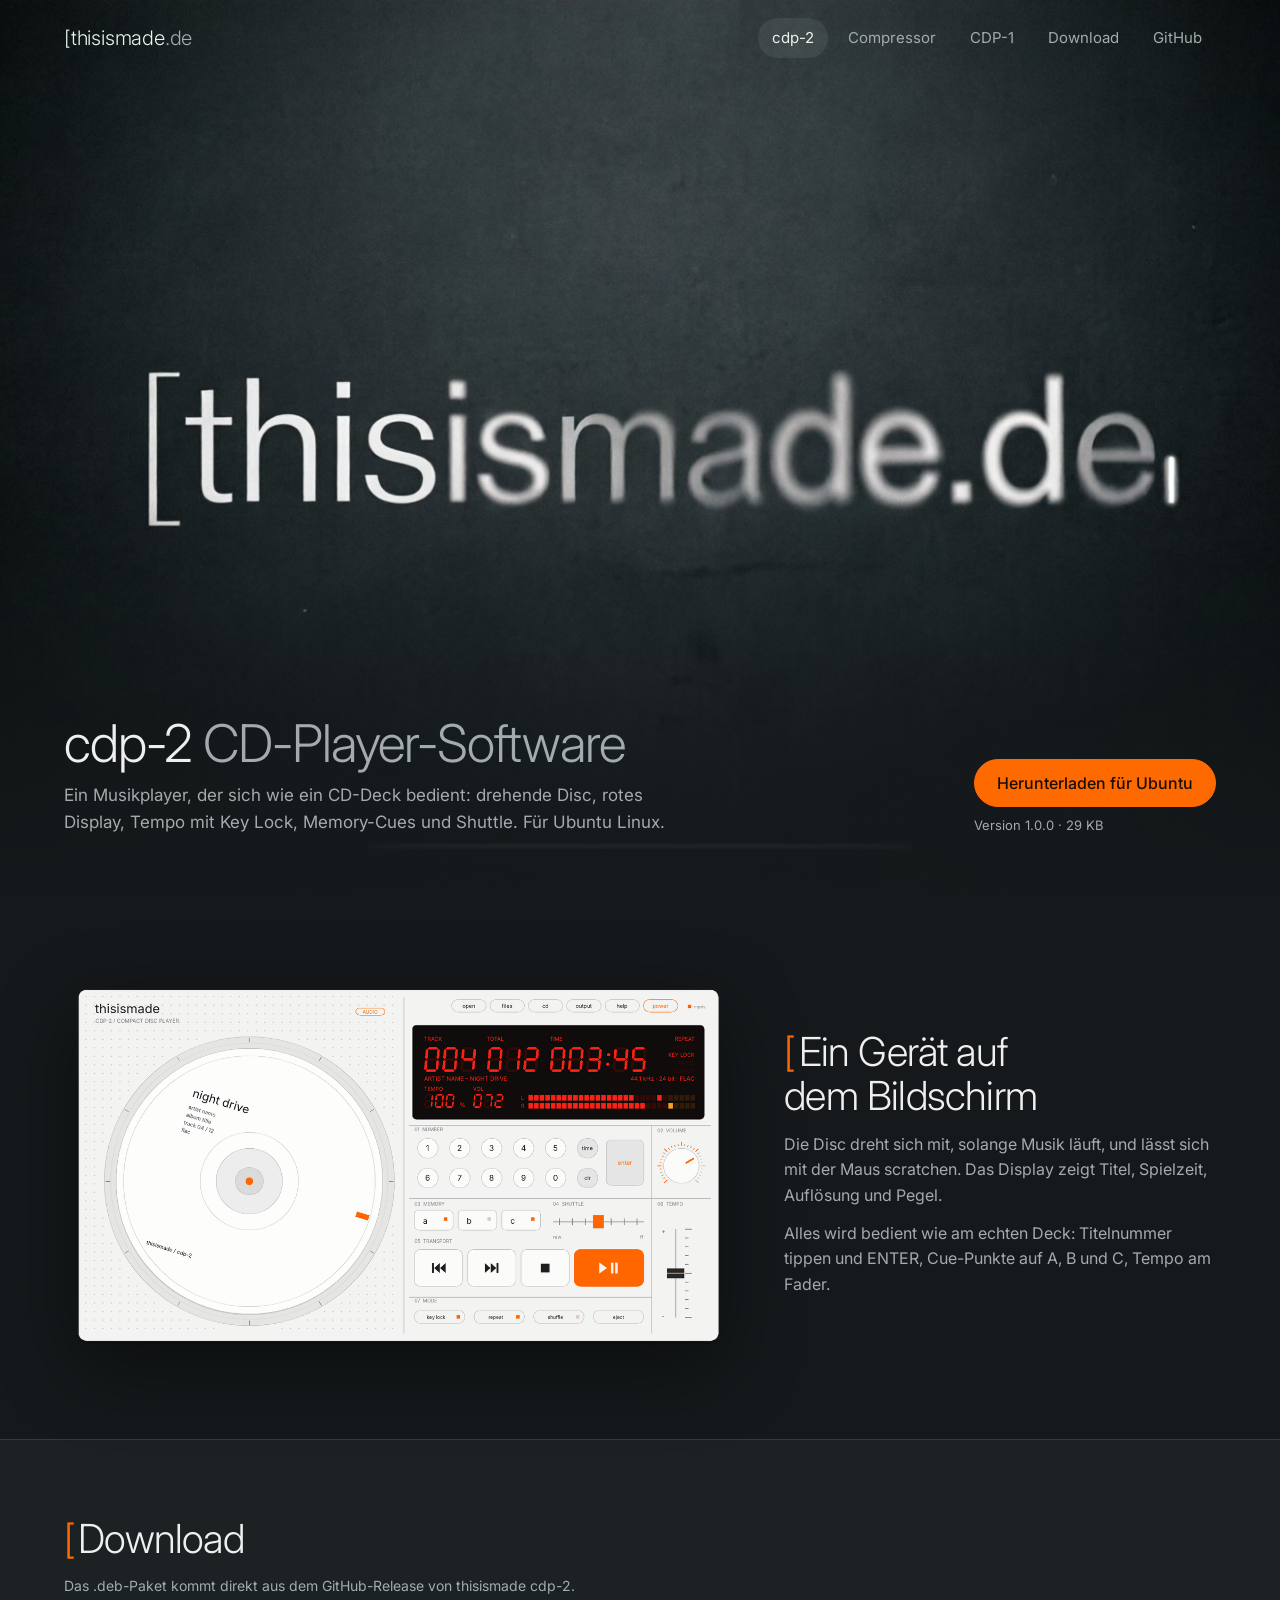
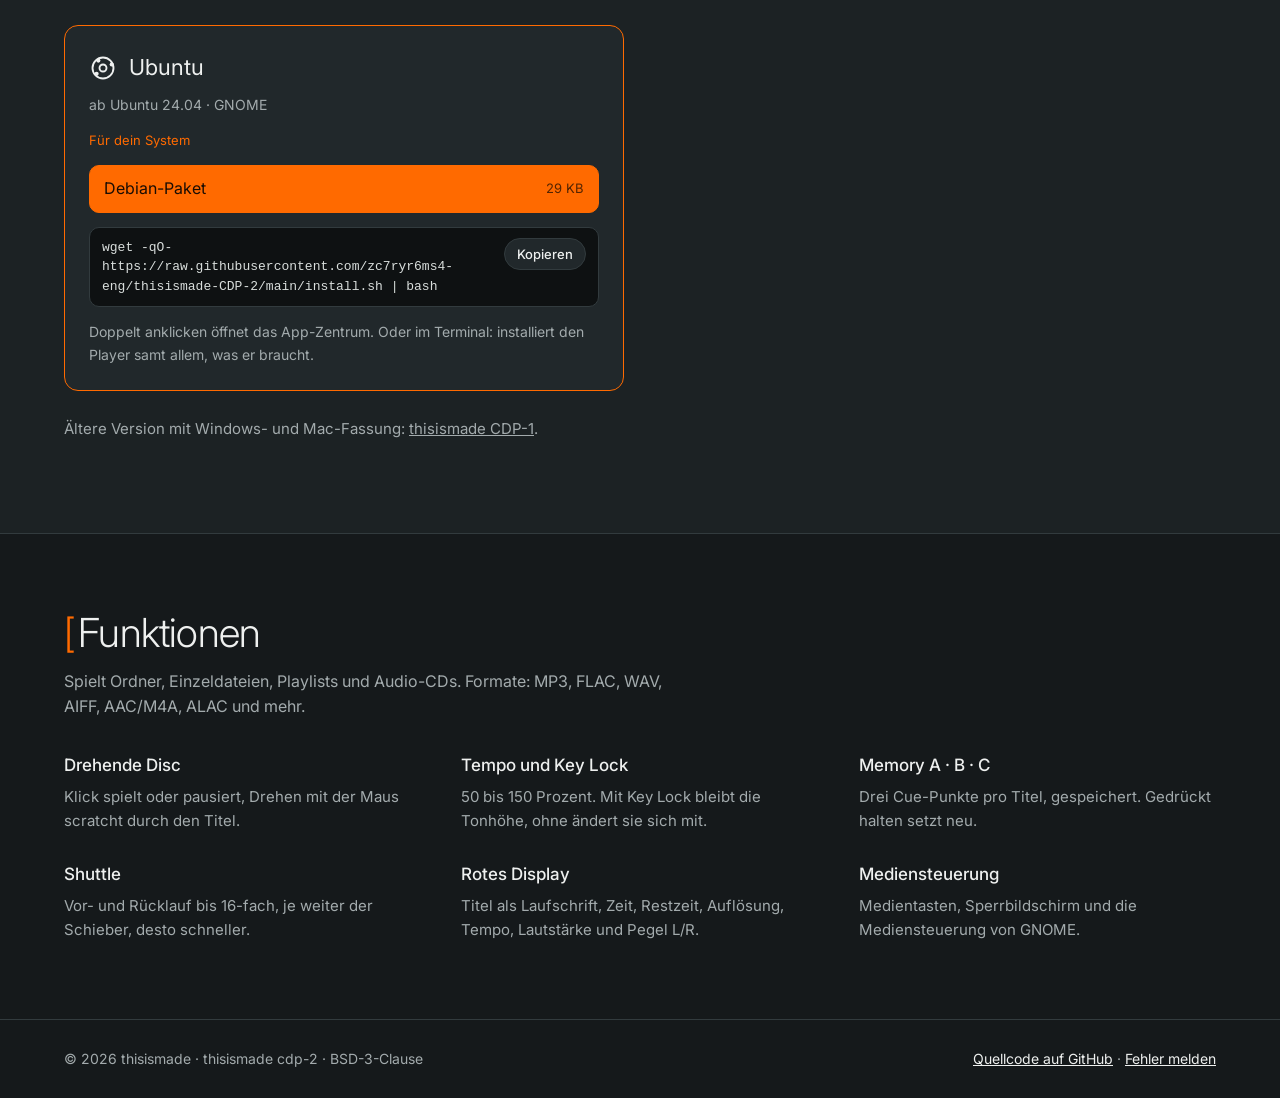
==== commit 8935f80e: "Nur noch Ubuntu-.deb: macOS-, Windows- und Snap-Fassung entfernt Release enthält nur noch das .deb u" ====
--- a/docs/index.html
+++ b/docs/index.html
@@ -18,11 +18,11 @@
   <div class="hero-text">
     <div>
       <h1>cdp-2 <span>CD-Player-Software</span></h1>
-      <p class="lead">Ein Musikplayer, der sich wie ein CD-Deck bedient: drehende Disc, rotes Display, Tempo mit Key Lock, Memory-Cues und Shuttle. Für Windows&nbsp;11, macOS und Ubuntu.</p>
+      <p class="lead">Ein Musikplayer, der sich wie ein CD-Deck bedient: drehende Disc, rotes Display, Tempo mit Key Lock, Memory-Cues und Shuttle. Für Ubuntu Linux.</p>
     </div>
     <div class="cta">
       <a class="btn main" id="heroBtn" href="#download">Herunterladen</a>
-      <span class="note" id="heroNote">Version 1.0.0 · kostenlos · BSD-Lizenz</span>
+      <span class="note" id="heroNote">Version 1.0.0 · .deb · kostenlos · BSD-Lizenz</span>
     </div>
   </div>
 </header>
@@ -40,9 +40,9 @@
 <section class="band dl" id="download">
   <div class="wrap">
     <h2><span class="br">[</span>Download</h2>
-    <p class="hint">Alle Dateien kommen direkt aus dem GitHub-Release von thisismade cdp-2.</p>
+    <p class="hint">Das .deb-Paket kommt direkt aus dem GitHub-Release von thisismade cdp-2.</p>
     <div class="grid" id="osGrid"></div>
-    <p class="more">Die Installer sind nicht kostenpflichtig signiert. Windows zeigt beim ersten Start „Der Computer wurde durch Windows geschützt“ → <em>Weitere Informationen → Trotzdem ausführen</em>; auf dem Mac in den Systemeinstellungen unter Datenschutz &amp; Sicherheit auf „Dennoch öffnen“ klicken. Ältere Version: <a href="cdp-1.html">thisismade CDP-1</a>.</p>
+    <p class="more">Ältere Version mit Windows- und Mac-Fassung: <a href="cdp-1.html">thisismade CDP-1</a>.</p>
   </div>
 </section>
 
@@ -50,7 +50,7 @@
   <div class="wrap">
     <h2><span class="br">[</span>Funktionen</h2>
     <p>Spielt Ordner, Einzeldateien, Playlists und Audio-CDs. Formate: MP3, FLAC, WAV, AIFF, AAC/M4A, ALAC und mehr.</p>
-    <div class="flist"><div><h4>Drehende Disc</h4><p>Klick spielt oder pausiert, Drehen mit der Maus scratcht durch den Titel.</p></div><div><h4>Tempo und Key Lock</h4><p>50 bis 150 Prozent. Mit Key Lock bleibt die Tonhöhe, ohne ändert sie sich mit.</p></div><div><h4>Memory A · B · C</h4><p>Drei Cue-Punkte pro Titel, gespeichert. Gedrückt halten setzt neu.</p></div><div><h4>Shuttle</h4><p>Vor- und Rücklauf bis 16-fach, je weiter der Schieber, desto schneller.</p></div><div><h4>Rotes Display</h4><p>Titel als Laufschrift, Zeit, Restzeit, Auflösung, Tempo, Lautstärke und Pegel L/R.</p></div><div><h4>Mediensteuerung</h4><p>Medientasten, Sperrbildschirm und die Mediensteuerung von Windows, macOS und GNOME.</p></div></div>
+    <div class="flist"><div><h4>Drehende Disc</h4><p>Klick spielt oder pausiert, Drehen mit der Maus scratcht durch den Titel.</p></div><div><h4>Tempo und Key Lock</h4><p>50 bis 150 Prozent. Mit Key Lock bleibt die Tonhöhe, ohne ändert sie sich mit.</p></div><div><h4>Memory A · B · C</h4><p>Drei Cue-Punkte pro Titel, gespeichert. Gedrückt halten setzt neu.</p></div><div><h4>Shuttle</h4><p>Vor- und Rücklauf bis 16-fach, je weiter der Schieber, desto schneller.</p></div><div><h4>Rotes Display</h4><p>Titel als Laufschrift, Zeit, Restzeit, Auflösung, Tempo, Lautstärke und Pegel L/R.</p></div><div><h4>Mediensteuerung</h4><p>Medientasten, Sperrbildschirm und die Mediensteuerung von GNOME.</p></div></div>
   </div>
 </section>
 
@@ -62,10 +62,11 @@
 <script>
 {
   const icons = {"win": "<svg viewBox=\"0 0 24 24\" aria-hidden=\"true\"><path fill=\"currentColor\" d=\"M3 5.5 10.5 4.4v7H3zM11.5 4.3 21 3v8.4h-9.5zM3 12.5h7.5v7.1L3 18.5zM11.5 12.5H21V21l-9.5-1.3z\"/></svg>", "mac": "<svg viewBox=\"0 0 24 24\" aria-hidden=\"true\"><path fill=\"currentColor\" d=\"M16.4 12.6c0-2.4 2-3.5 2-3.6-1.1-1.6-2.8-1.8-3.4-1.8-1.4-.1-2.8.9-3.5.9s-1.8-.9-3-.9C7 7.2 5.5 8.1 4.7 9.6c-1.7 2.9-.4 7.1 1.2 9.4.8 1.1 1.7 2.4 2.9 2.4s1.6-.8 3-.8 1.8.8 3 .8 2-1.1 2.8-2.3c.9-1.3 1.2-2.5 1.2-2.6 0 0-2.4-.9-2.4-3.9zM14.1 5.5c.6-.8 1.1-1.8 1-2.9-.9 0-2.1.6-2.7 1.4-.6.7-1.1 1.8-1 2.8 1 .1 2-.5 2.7-1.3z\"/></svg>", "lin": "<svg viewBox=\"0 0 24 24\" aria-hidden=\"true\"><circle cx=\"12\" cy=\"12\" r=\"9\" fill=\"none\" stroke=\"currentColor\" stroke-width=\"1.6\"/><circle cx=\"12\" cy=\"12\" r=\"3\" fill=\"none\" stroke=\"currentColor\" stroke-width=\"1.6\"/><circle cx=\"19.5\" cy=\"9\" r=\"1.8\" fill=\"currentColor\"/><circle cx=\"6.5\" cy=\"17\" r=\"1.8\" fill=\"currentColor\"/><circle cx=\"8\" cy=\"5.6\" r=\"1.8\" fill=\"currentColor\"/></svg>"};
-  const systems = [{"id": "win", "name": "Windows 11", "req": "auch Windows 10 · 64 Bit · .NET ist enthalten", "files": [["https://github.com/zc7ryr6ms4-eng/thisismade-CDP-2/releases/latest/download/thisismade-cdp-2-Setup-1.0.0.exe", "Setup (empfohlen)", "68 MB"], ["https://github.com/zc7ryr6ms4-eng/thisismade-CDP-2/releases/latest/download/thisismade-cdp-2-portable-win-x64.zip", "Portable, ohne Installation", "68 MB"]], "hint": "Setup starten: legt den Player im Startmenü an und trägt ihn unter „Öffnen mit“ ein."}, {"id": "mac", "name": "macOS", "req": "ab macOS 13 Ventura · Apple Silicon und Intel", "files": [["https://github.com/zc7ryr6ms4-eng/thisismade-CDP-2/releases/latest/download/thisismade-cdp-2-1.0.0.pkg", "Installationspaket (empfohlen)", "0,6 MB"], ["https://github.com/zc7ryr6ms4-eng/thisismade-CDP-2/releases/latest/download/thisismade-cdp-2.dmg", "Disk-Image", "0,9 MB"]], "cmd": "curl -fsSL https://raw.githubusercontent.com/zc7ryr6ms4-eng/thisismade-CDP-2/main/install-mac.sh | bash", "hint": "Oder im Terminal: lädt die App, legt sie in Programme und startet sie."}, {"id": "lin", "name": "Ubuntu", "req": "ab Ubuntu 24.04 · GNOME", "files": [["https://github.com/zc7ryr6ms4-eng/thisismade-CDP-2/releases/latest/download/thisismade-cdp-2_1.0.0_all.deb", "Debian-Paket (empfohlen)", "29 KB"], ["https://github.com/zc7ryr6ms4-eng/thisismade-CDP-2/releases/latest/download/thisismade-cdp-2_1.0.0_amd64.snap", "Snap, nur Wayland", "122 MB"]], "cmd": "wget -qO- https://raw.githubusercontent.com/zc7ryr6ms4-eng/thisismade-CDP-2/main/install.sh | bash", "hint": "Oder im Terminal: installiert den Player samt allem, was er braucht."}];
+  const systems = [{"id": "lin", "name": "Ubuntu", "req": "ab Ubuntu 24.04 · GNOME", "files": [["https://github.com/zc7ryr6ms4-eng/thisismade-CDP-2/releases/latest/download/thisismade-cdp-2_1.0.0_all.deb", "Debian-Paket", "29 KB"]], "cmd": "wget -qO- https://raw.githubusercontent.com/zc7ryr6ms4-eng/thisismade-CDP-2/main/install.sh | bash", "hint": "Doppelt anklicken öffnet das App-Zentrum. Oder im Terminal: installiert den Player samt allem, was er braucht."}];
   const ua = navigator.userAgent || "";
   const mine = /Windows/i.test(ua) ? "win" : /Mac OS X|Macintosh/i.test(ua) ? "mac" : /Linux|X11/i.test(ua) && !/Android/i.test(ua) ? "lin" : "";
   const grid = document.getElementById("osGrid");
+  if (systems.length === 1) grid.classList.add("one");
   grid.innerHTML = systems.map(s => `
     <article class="os${s.id === mine ? " mine" : ""}" id="os-${s.id}">
       <h3>${icons[s.id]}${s.name}</h3>
@@ -80,14 +81,14 @@
       <p class="hint">${s.hint}</p>
     </article>`).join("");
   const heroAuto = "Herunterladen f\u00fcr";
-  if (mine && heroAuto) {
-    const s = systems.find(x => x.id === mine);
+  const s = systems.length === 1 ? systems[0] : systems.find(x => x.id === mine);
+  if (s && heroAuto) {
     const btn = document.getElementById("heroBtn");
     btn.href = s.files[0][0];
     btn.target = "_blank";
     btn.rel = "noopener";
     btn.textContent = heroAuto + " " + s.name;
-    document.getElementById("heroNote").innerHTML = "Version 1.0.0" + " · " + s.files[0][2] + ' · <a href="#download">andere Systeme</a>';
+    document.getElementById("heroNote").innerHTML = "Version 1.0.0" + " · " + s.files[0][2] + (systems.length > 1 ? ' · <a href="#download">andere Systeme</a>' : "");
   }
   grid.addEventListener("click", async e => {
     const b = e.target.closest(".copy");
--- a/docs/style.css
+++ b/docs/style.css
@@ -47,6 +47,7 @@
 /* Downloads */
 .dl{background:var(--bg2);border-block:1px solid var(--line)}
 .grid{display:grid;grid-template-columns:repeat(3,minmax(0,1fr));gap:18px;margin-top:28px}
+.grid.one{grid-template-columns:minmax(0,560px)}
 .os{background:var(--panel);border:1px solid var(--line);border-radius:14px;padding:24px;display:flex;flex-direction:column;gap:14px}
 .os.mine{border-color:var(--accent)}
 .os h3{margin:0;font-weight:400;font-size:22px;display:flex;align-items:center;gap:12px}
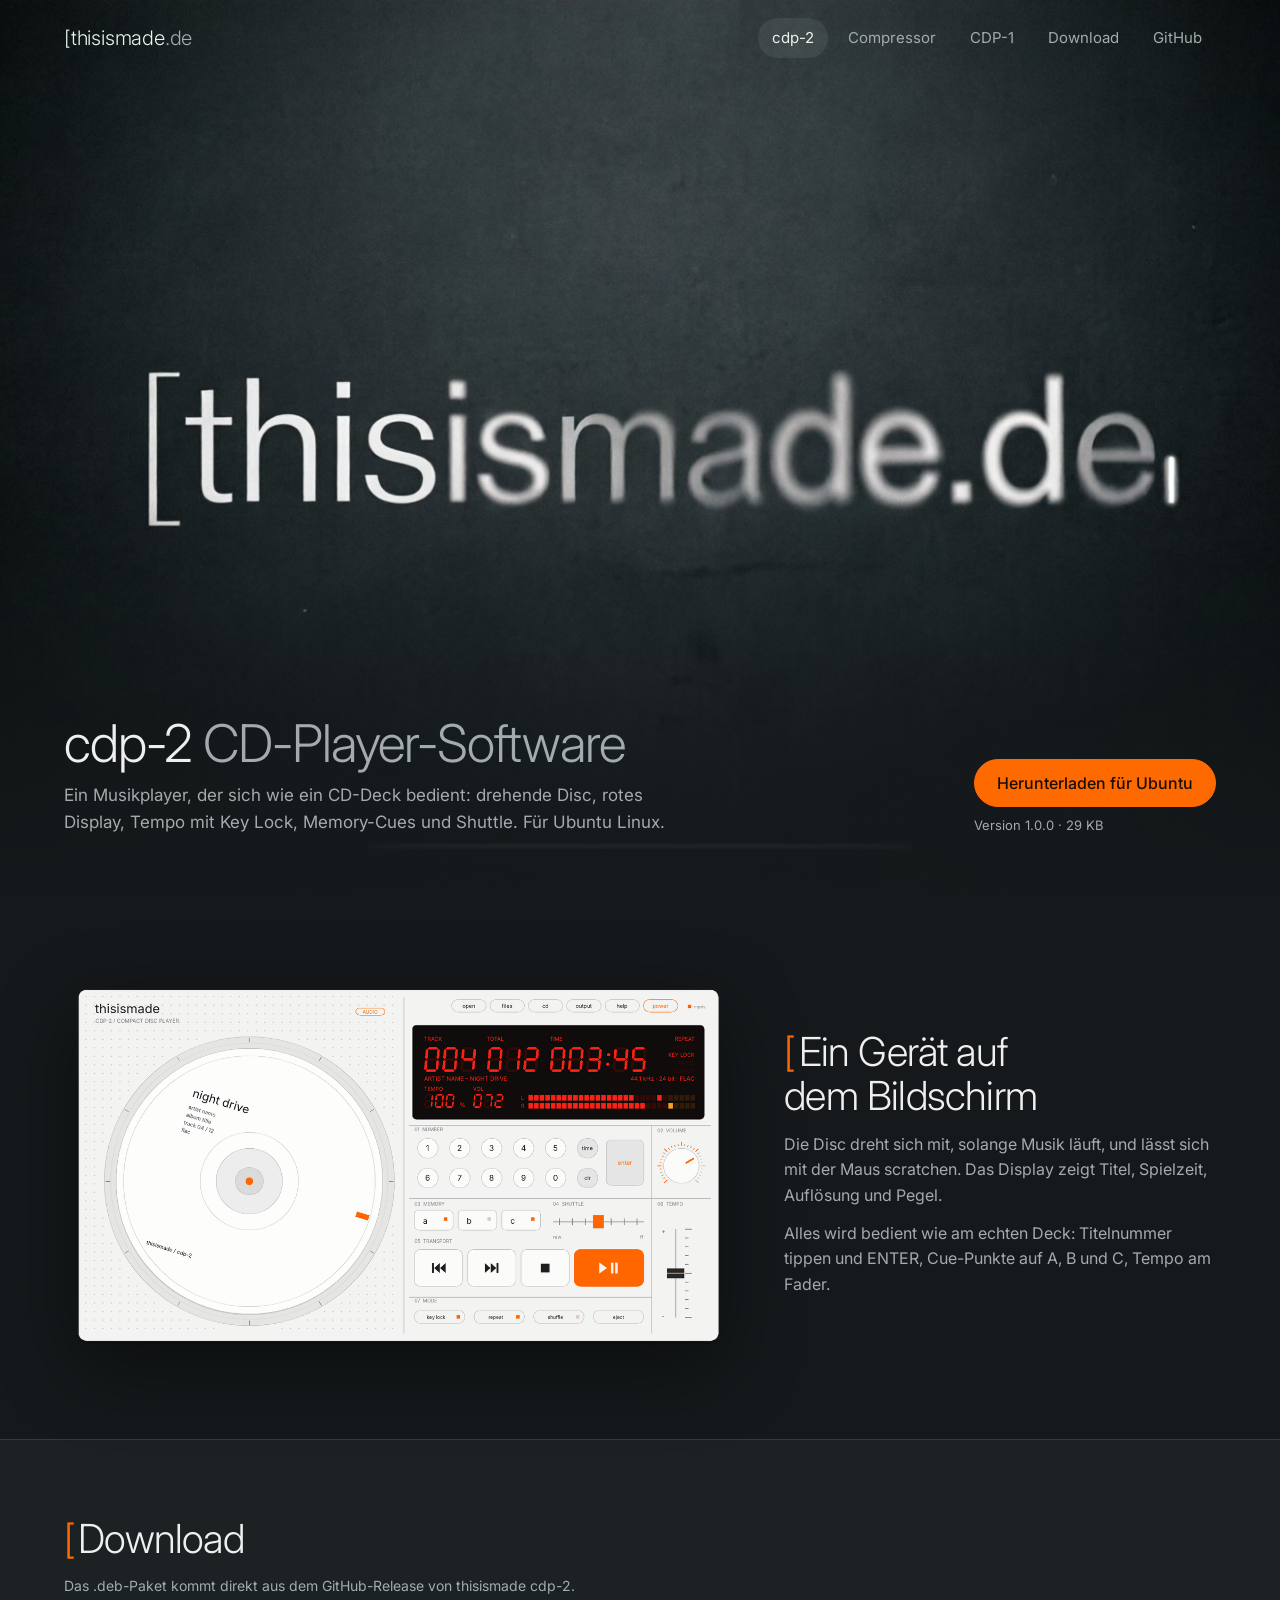
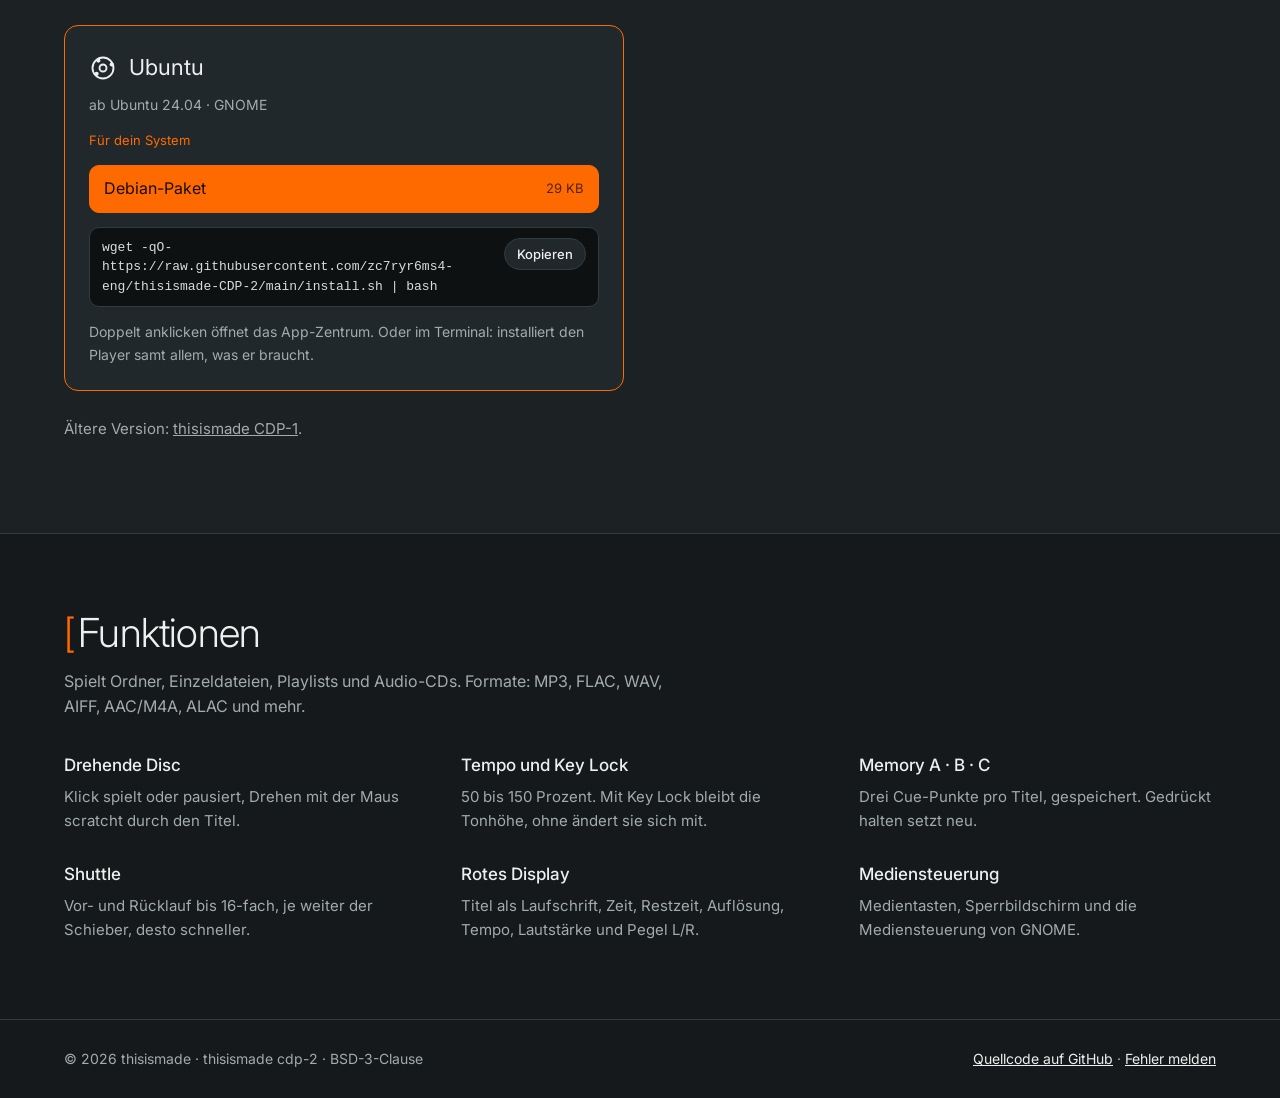
==== commit 9a066b35: "Website: CDP-1 nur noch als Ubuntu-.deb Co-Authored-By: Claude Opus 5.5 <noreply@anthropic.com> Clau" ====
--- a/docs/index.html
+++ b/docs/index.html
@@ -42,7 +42,7 @@
     <h2><span class="br">[</span>Download</h2>
     <p class="hint">Das .deb-Paket kommt direkt aus dem GitHub-Release von thisismade cdp-2.</p>
     <div class="grid" id="osGrid"></div>
-    <p class="more">Ältere Version mit Windows- und Mac-Fassung: <a href="cdp-1.html">thisismade CDP-1</a>.</p>
+    <p class="more">Ältere Version: <a href="cdp-1.html">thisismade CDP-1</a>.</p>
   </div>
 </section>
 
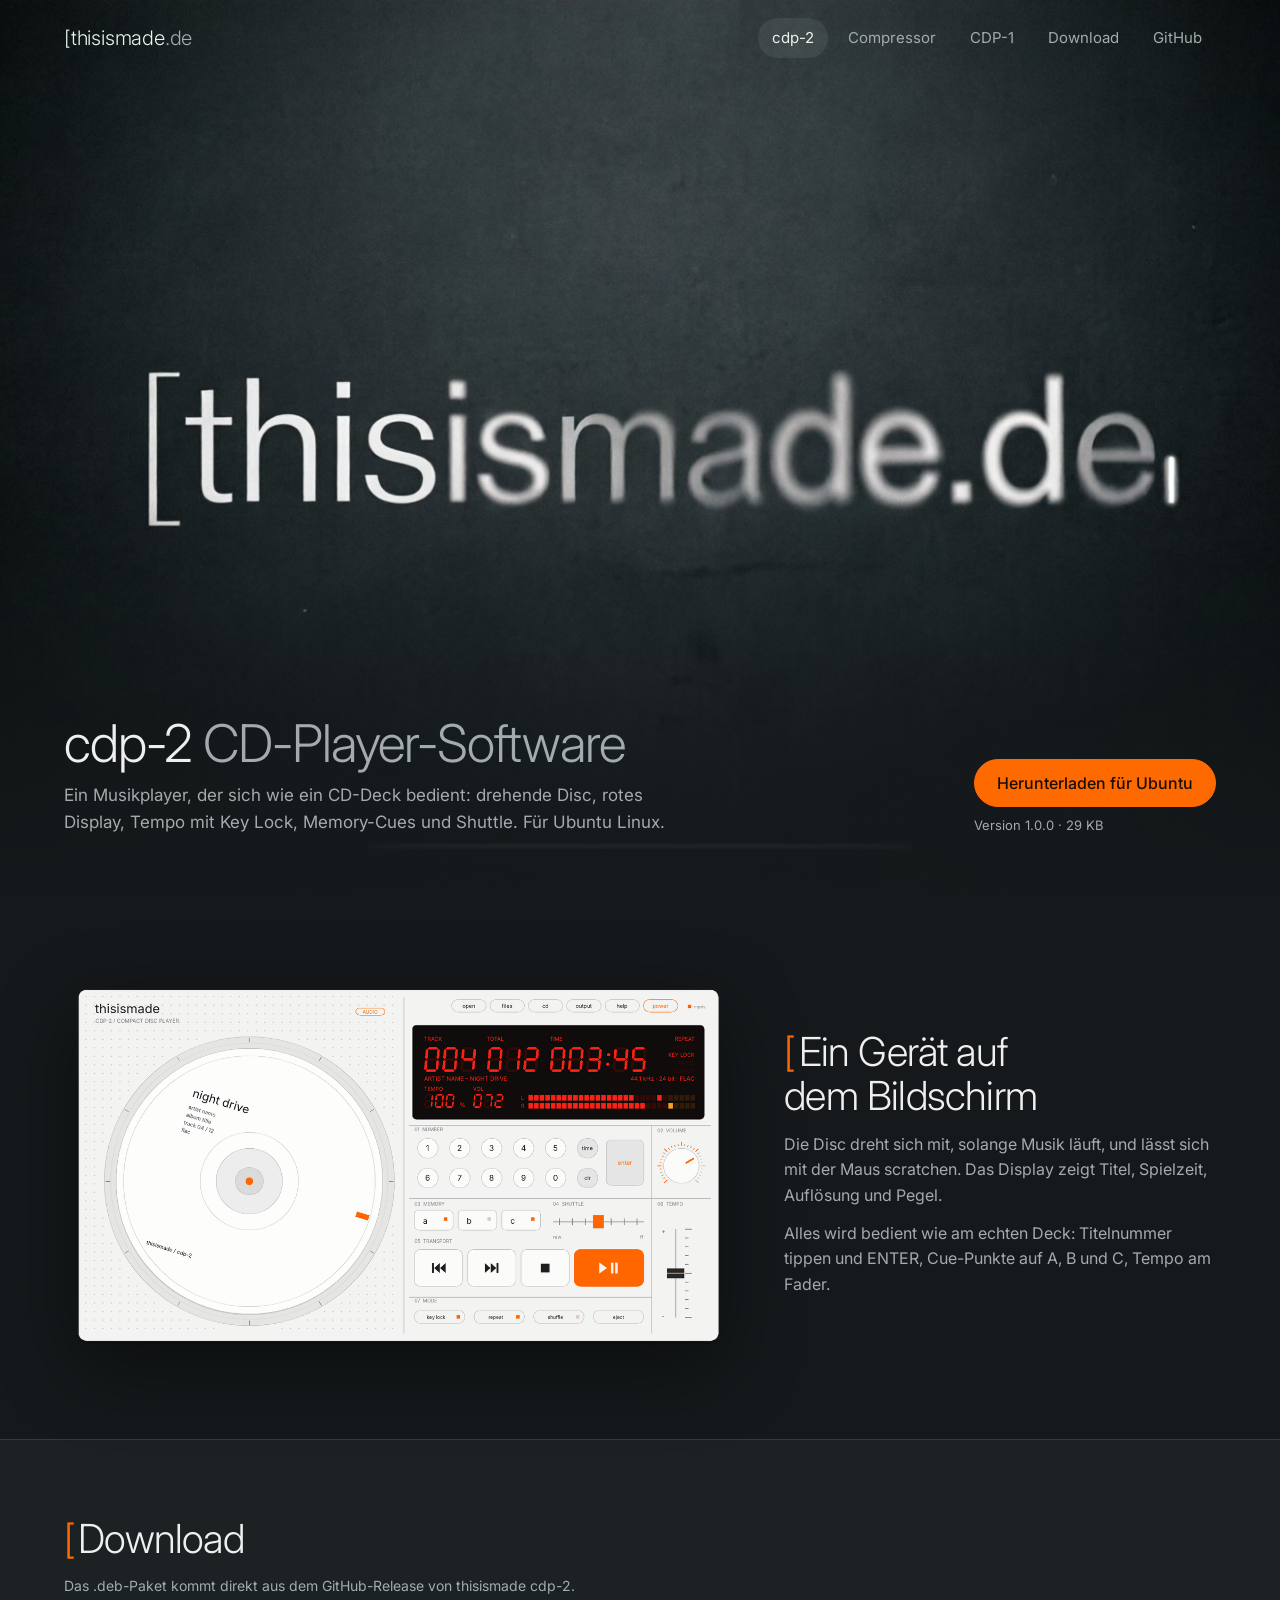
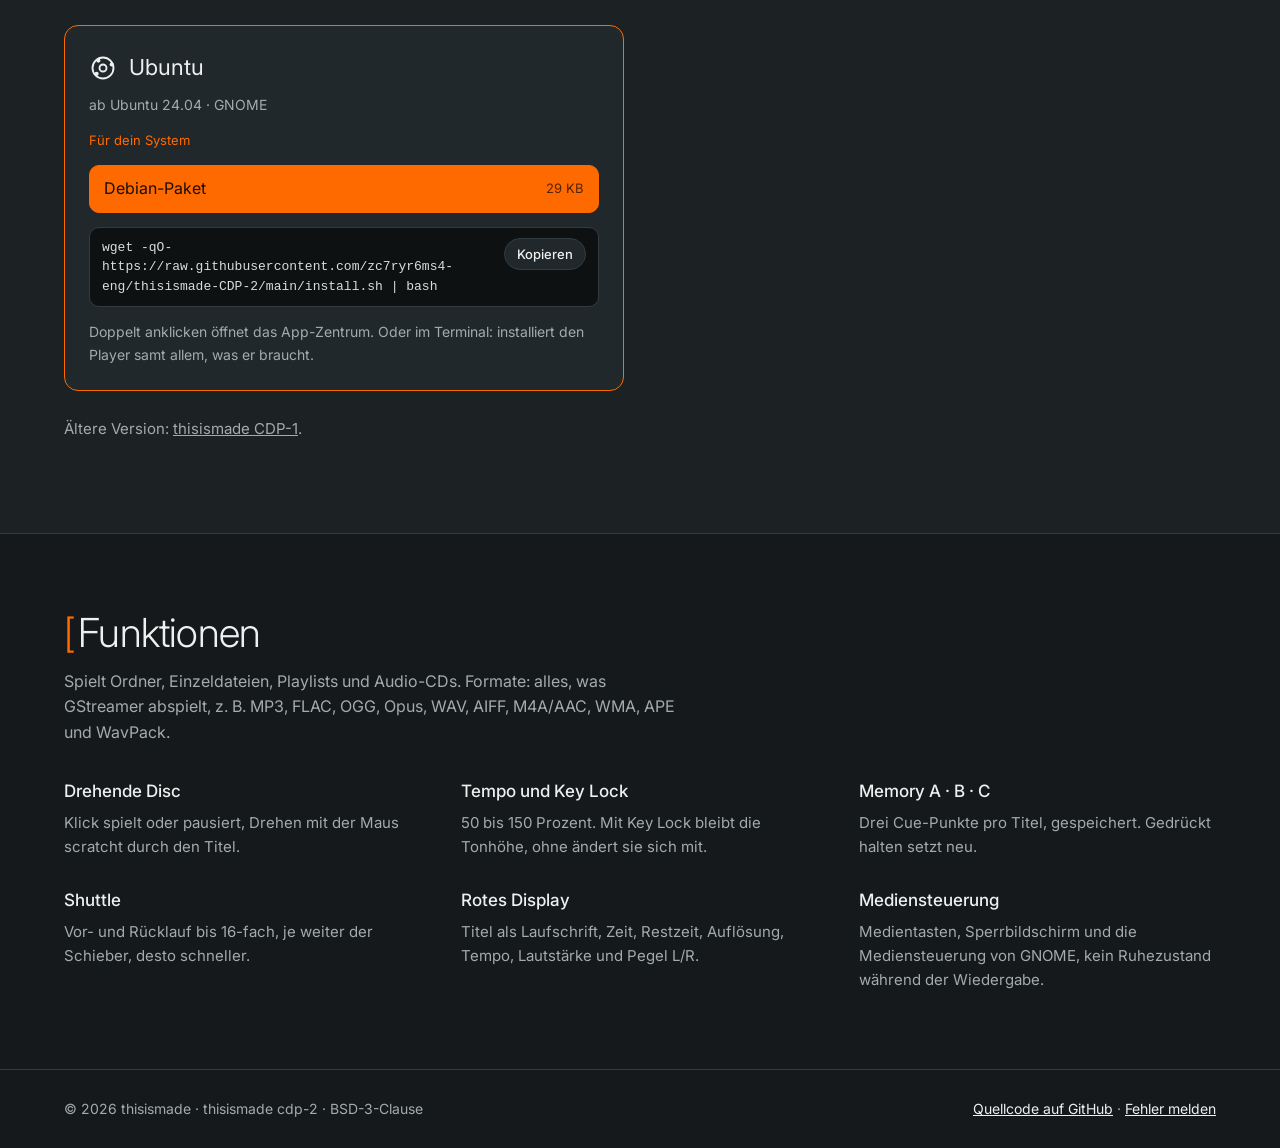
==== commit 169c6583: "Website: Formate, CDP-1-Display und Download-Button für Nicht-Linux-Besucher angepasst Co-Authored-B" ====
--- a/docs/index.html
+++ b/docs/index.html
@@ -49,8 +49,8 @@
 <section class="band feat" id="funktionen">
   <div class="wrap">
     <h2><span class="br">[</span>Funktionen</h2>
-    <p>Spielt Ordner, Einzeldateien, Playlists und Audio-CDs. Formate: MP3, FLAC, WAV, AIFF, AAC/M4A, ALAC und mehr.</p>
-    <div class="flist"><div><h4>Drehende Disc</h4><p>Klick spielt oder pausiert, Drehen mit der Maus scratcht durch den Titel.</p></div><div><h4>Tempo und Key Lock</h4><p>50 bis 150 Prozent. Mit Key Lock bleibt die Tonhöhe, ohne ändert sie sich mit.</p></div><div><h4>Memory A · B · C</h4><p>Drei Cue-Punkte pro Titel, gespeichert. Gedrückt halten setzt neu.</p></div><div><h4>Shuttle</h4><p>Vor- und Rücklauf bis 16-fach, je weiter der Schieber, desto schneller.</p></div><div><h4>Rotes Display</h4><p>Titel als Laufschrift, Zeit, Restzeit, Auflösung, Tempo, Lautstärke und Pegel L/R.</p></div><div><h4>Mediensteuerung</h4><p>Medientasten, Sperrbildschirm und die Mediensteuerung von GNOME.</p></div></div>
+    <p>Spielt Ordner, Einzeldateien, Playlists und Audio-CDs. Formate: alles, was GStreamer abspielt, z.&nbsp;B. MP3, FLAC, OGG, Opus, WAV, AIFF, M4A/AAC, WMA, APE und WavPack.</p>
+    <div class="flist"><div><h4>Drehende Disc</h4><p>Klick spielt oder pausiert, Drehen mit der Maus scratcht durch den Titel.</p></div><div><h4>Tempo und Key Lock</h4><p>50 bis 150 Prozent. Mit Key Lock bleibt die Tonhöhe, ohne ändert sie sich mit.</p></div><div><h4>Memory A · B · C</h4><p>Drei Cue-Punkte pro Titel, gespeichert. Gedrückt halten setzt neu.</p></div><div><h4>Shuttle</h4><p>Vor- und Rücklauf bis 16-fach, je weiter der Schieber, desto schneller.</p></div><div><h4>Rotes Display</h4><p>Titel als Laufschrift, Zeit, Restzeit, Auflösung, Tempo, Lautstärke und Pegel L/R.</p></div><div><h4>Mediensteuerung</h4><p>Medientasten, Sperrbildschirm und die Mediensteuerung von GNOME, kein Ruhezustand während der Wiedergabe.</p></div></div>
   </div>
 </section>
 
@@ -84,11 +84,15 @@
   const s = systems.length === 1 ? systems[0] : systems.find(x => x.id === mine);
   if (s && heroAuto) {
     const btn = document.getElementById("heroBtn");
-    btn.href = s.files[0][0];
-    btn.target = "_blank";
-    btn.rel = "noopener";
     btn.textContent = heroAuto + " " + s.name;
-    document.getElementById("heroNote").innerHTML = "Version 1.0.0" + " · " + s.files[0][2] + (systems.length > 1 ? ' · <a href="#download">andere Systeme</a>' : "");
+    if (s.id === mine) {
+      btn.href = s.files[0][0];
+      btn.target = "_blank";
+      btn.rel = "noopener";
+      document.getElementById("heroNote").innerHTML = "Version 1.0.0" + " · " + s.files[0][2] + (systems.length > 1 ? ' · <a href="#download">andere Systeme</a>' : "");
+    } else {
+      document.getElementById("heroNote").innerHTML = "Version 1.0.0" + " · nur für " + s.name + " Linux";
+    }
   }
   grid.addEventListener("click", async e => {
     const b = e.target.closest(".copy");
